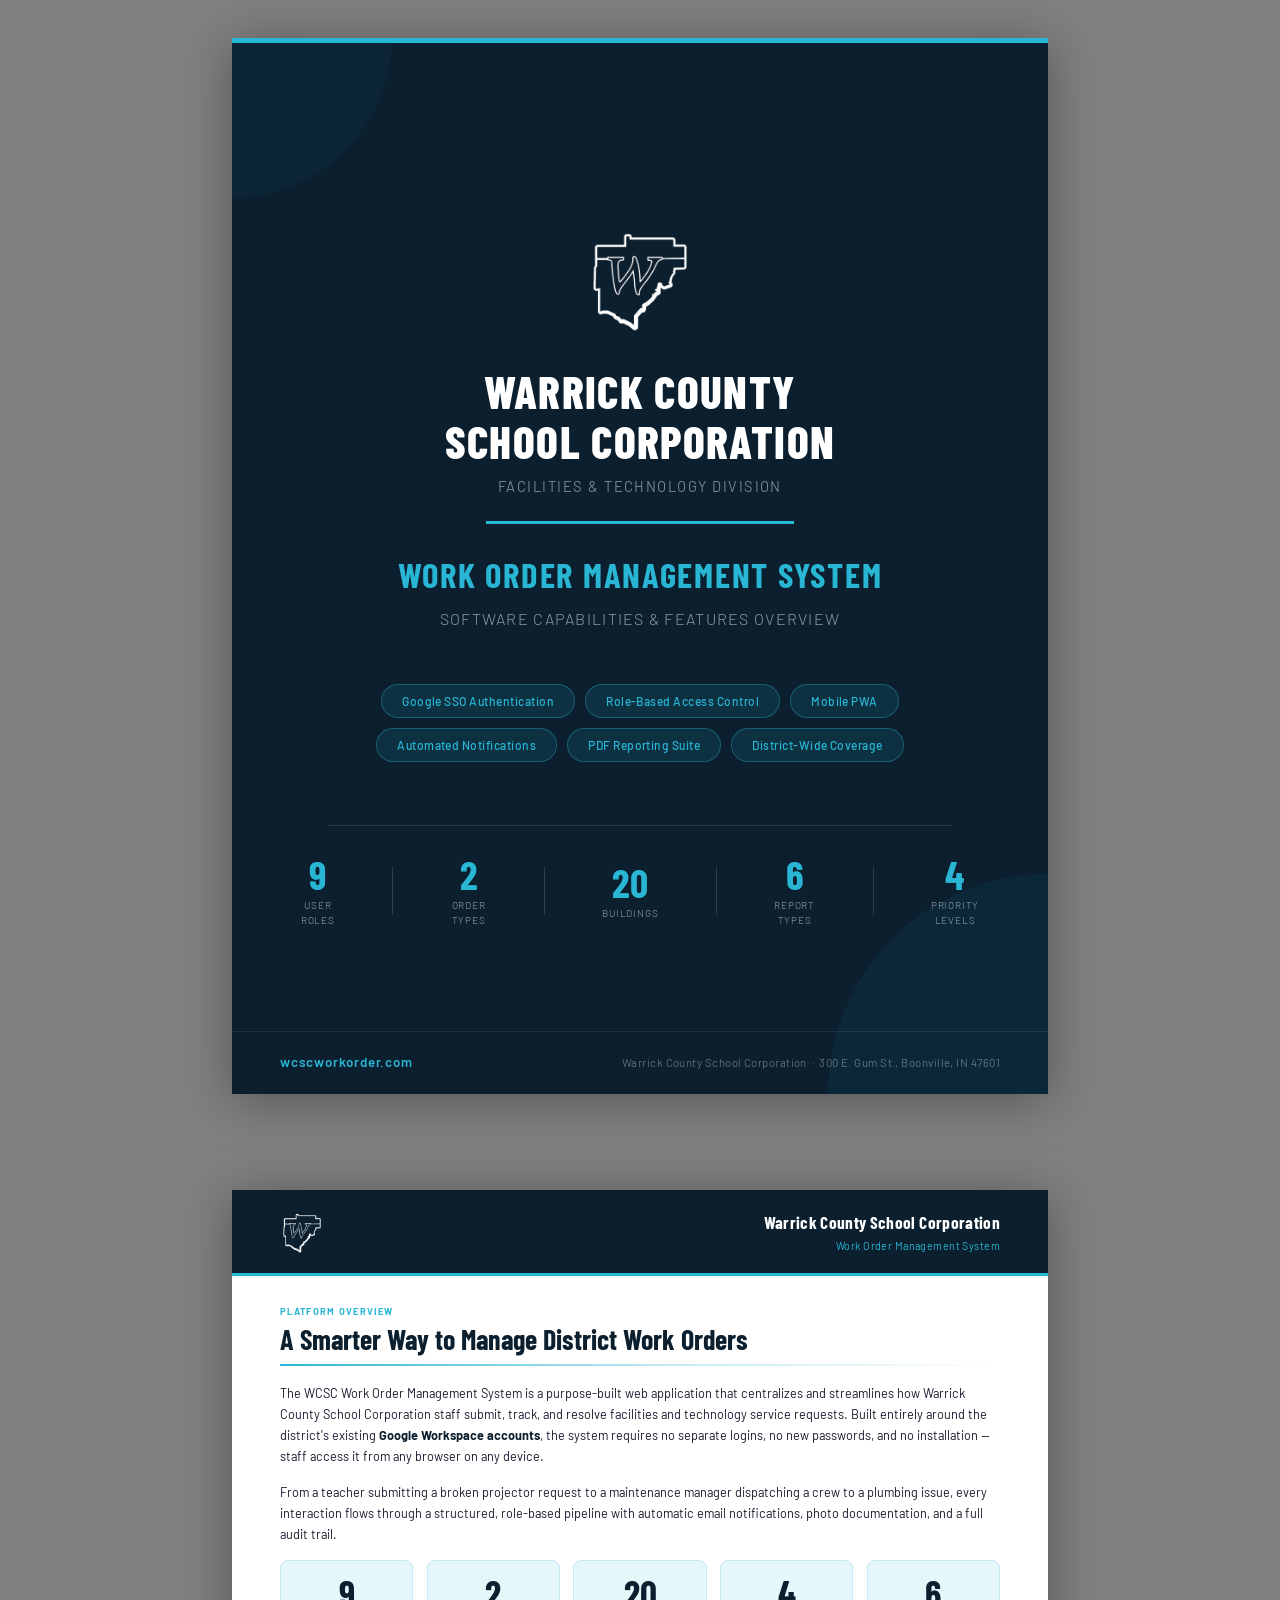
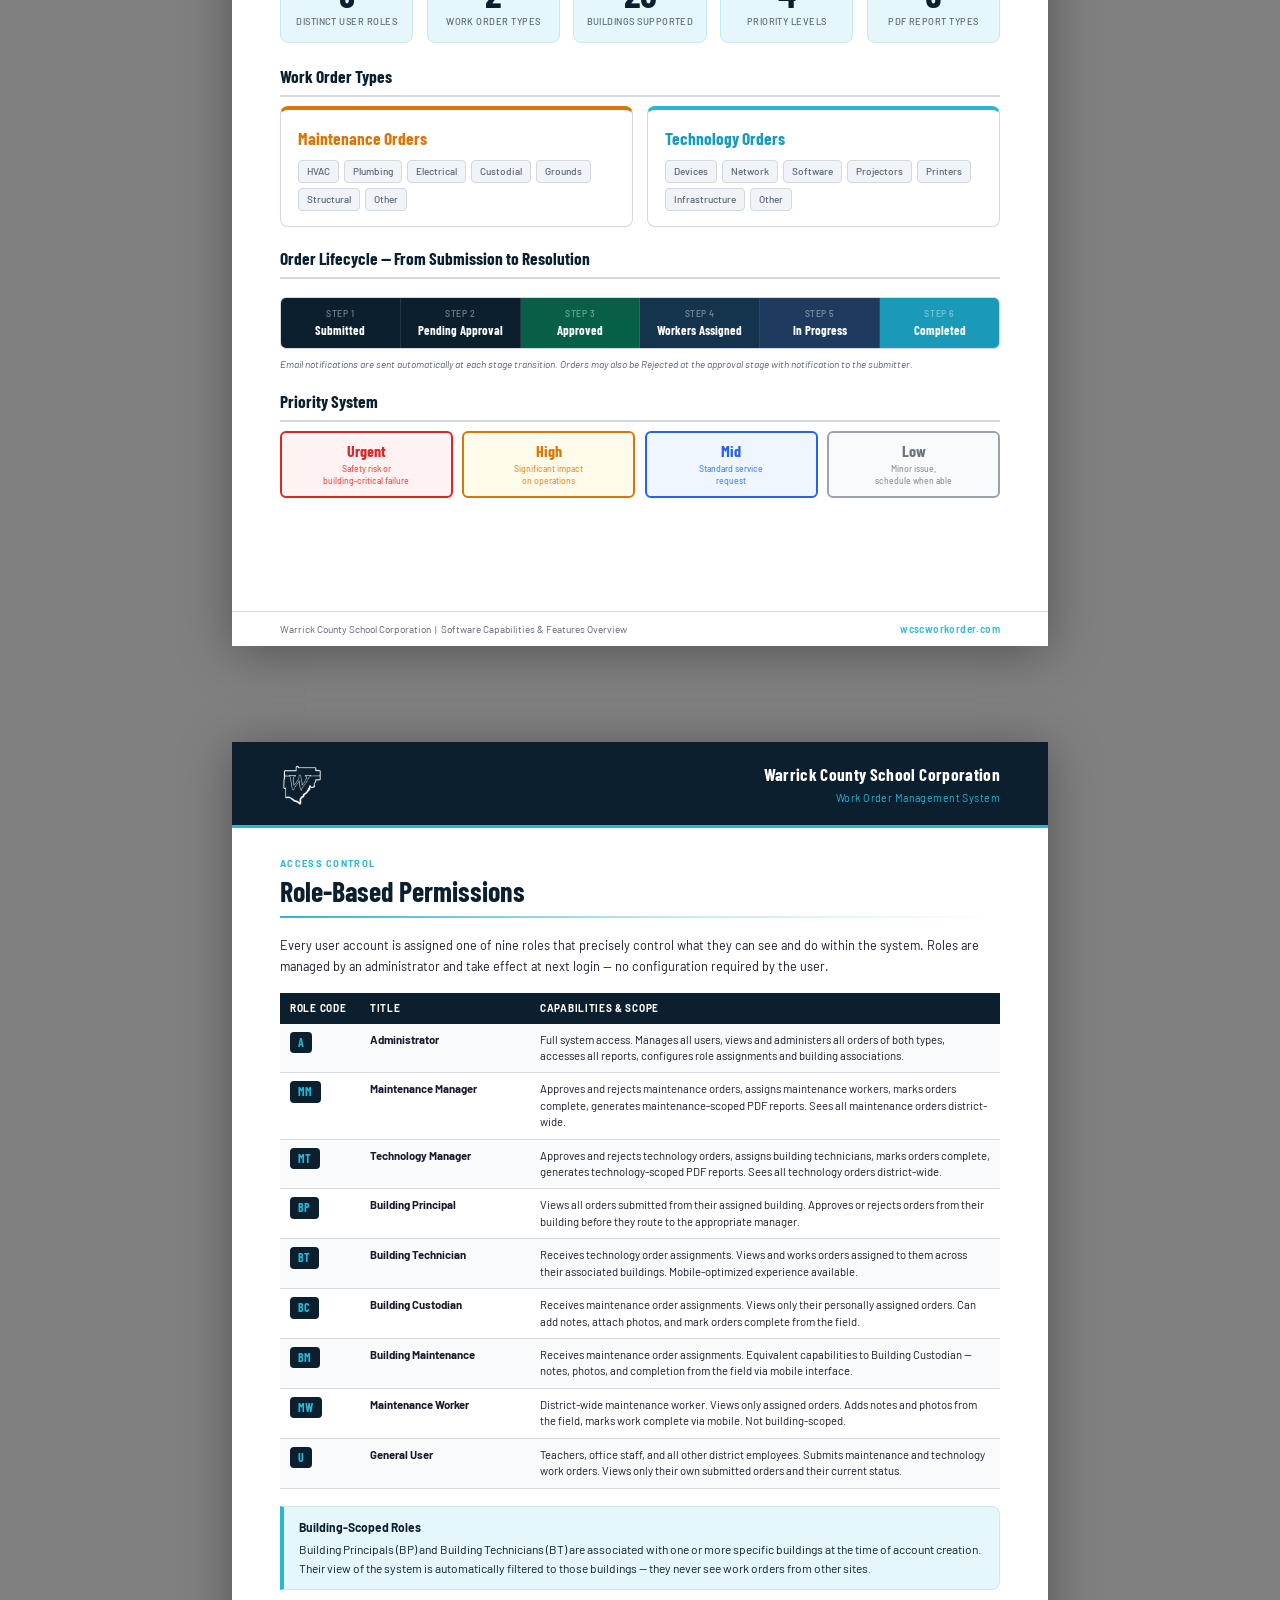
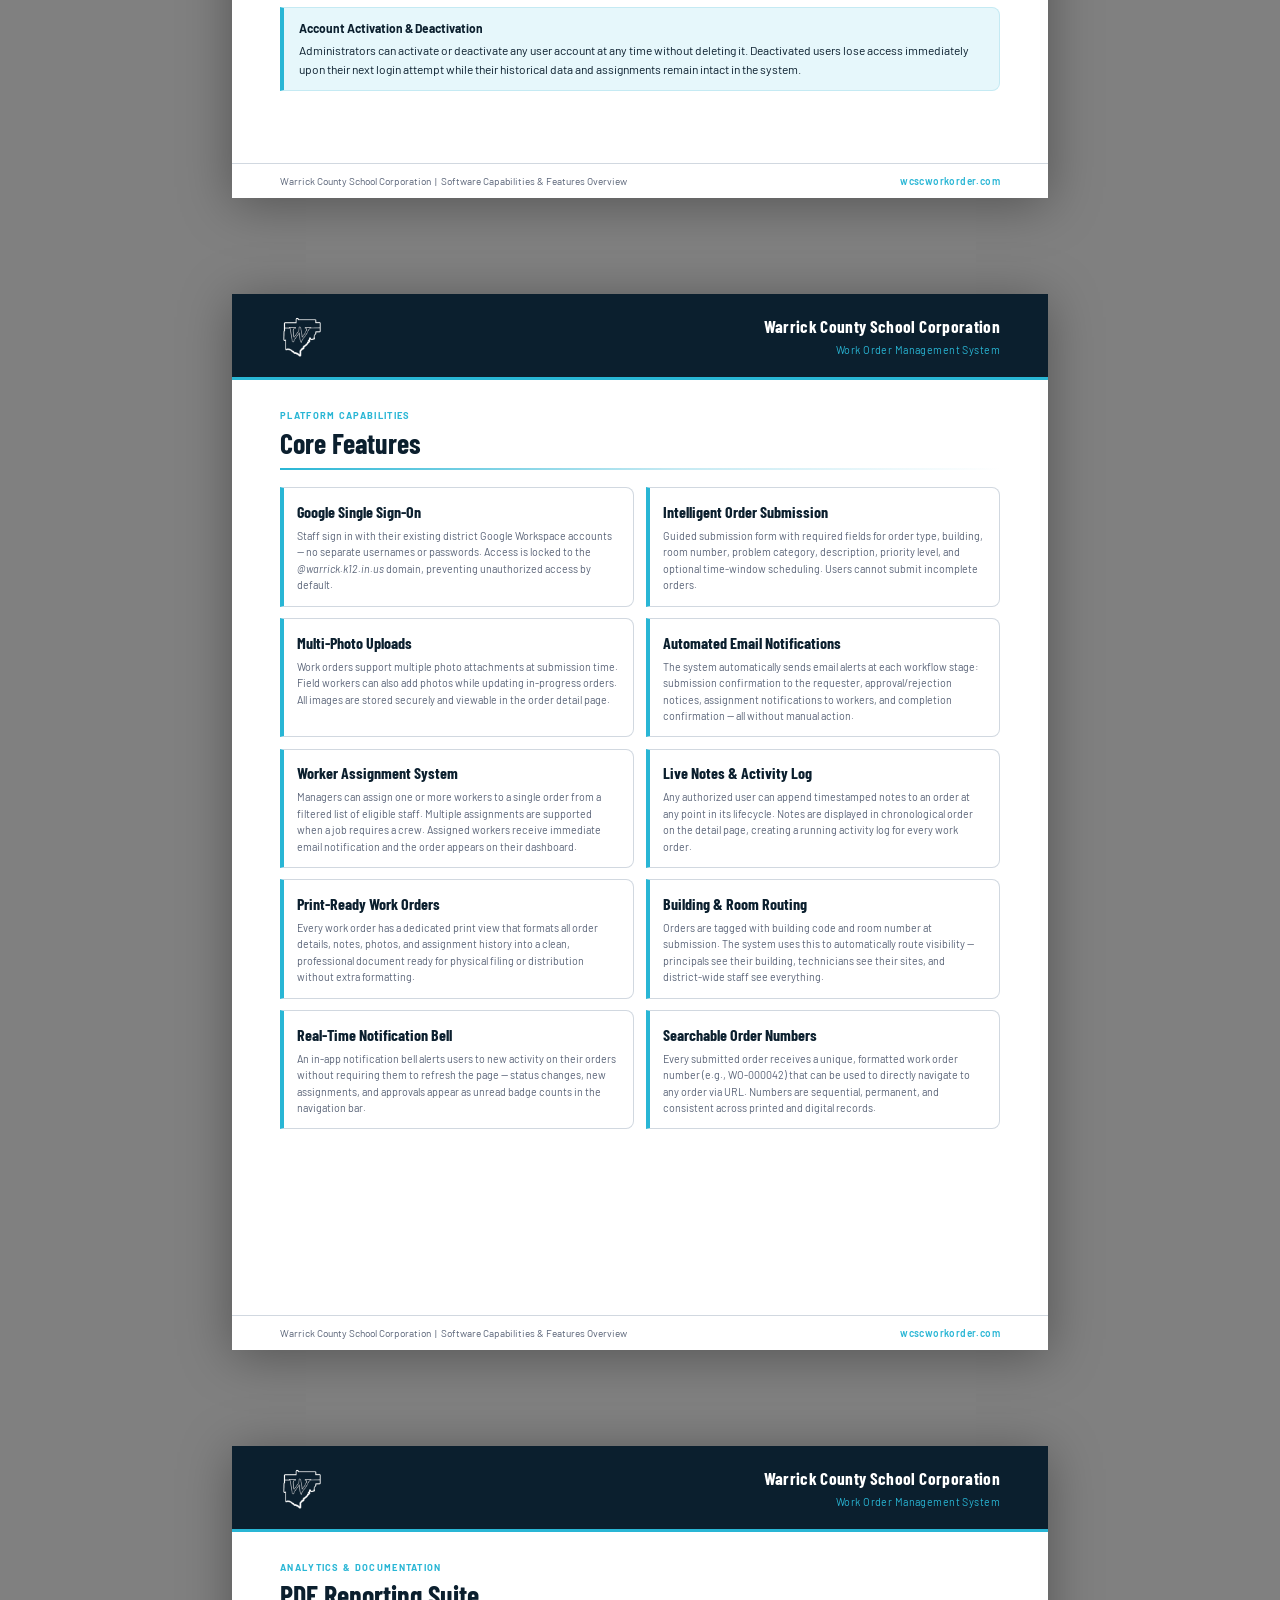
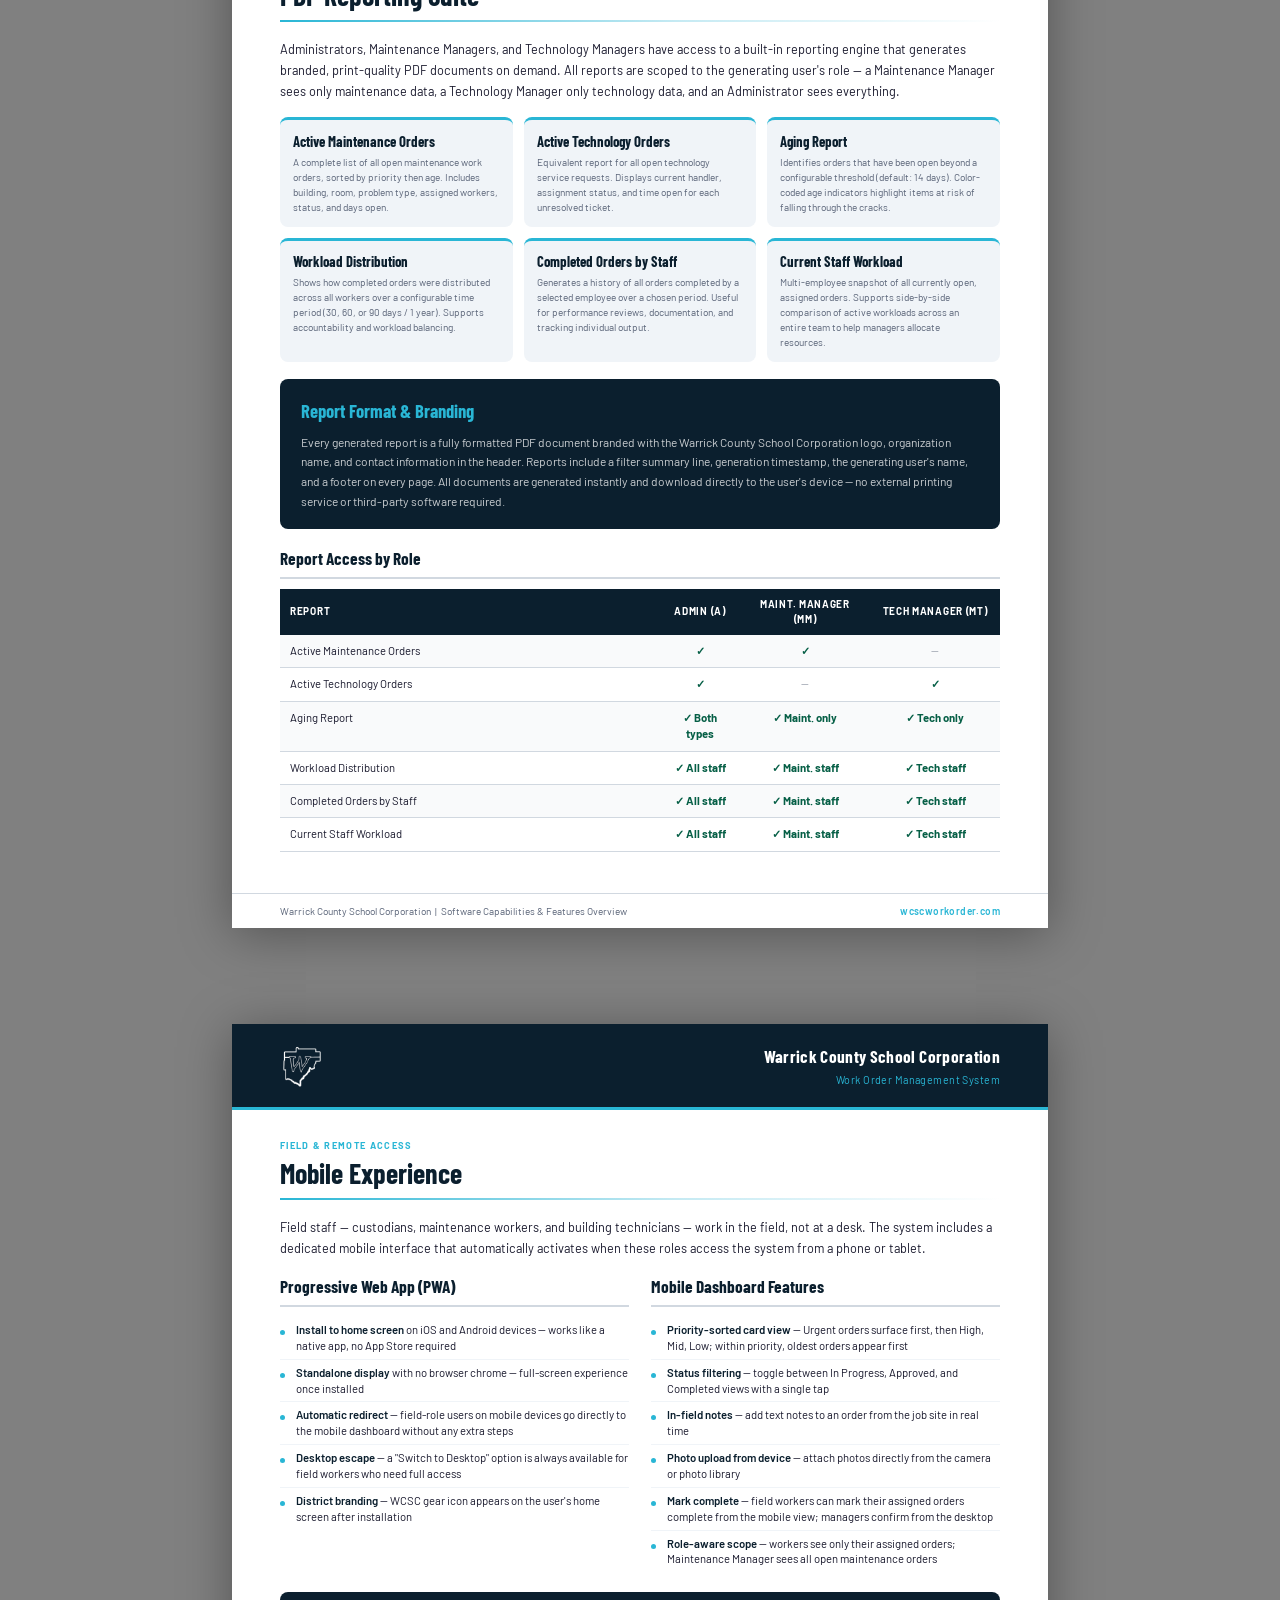
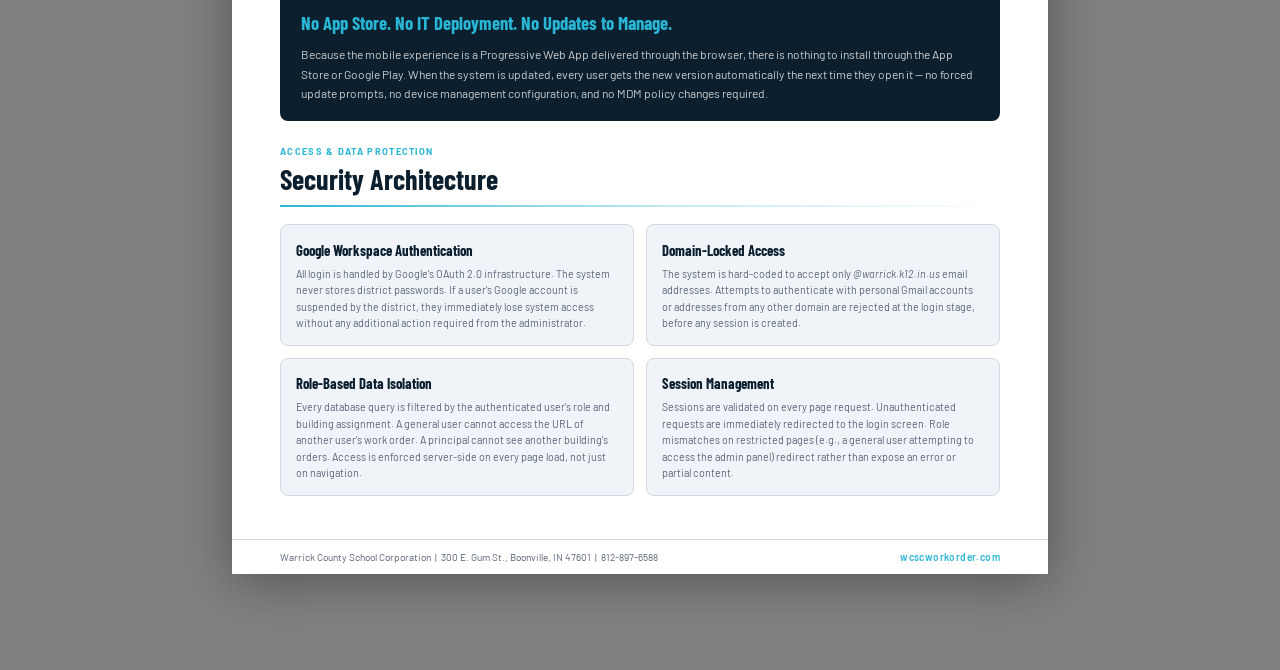
==== capabilities_overview.html @ 93c8ec0a "added star to mobile, fixed image thumbnail order bug, added icon to mobile topbar" ====
<!DOCTYPE html>
<html lang="en">
<head>
<meta charset="UTF-8">
<title>WCSC Work Order System — Capabilities &amp; Features Overview</title>
<link href="https://fonts.googleapis.com/css2?family=Barlow:wght@300;400;500;600;700&family=Barlow+Condensed:wght@500;600;700;800&display=swap" rel="stylesheet">
<style>
*,*::before,*::after{box-sizing:border-box;margin:0;padding:0}

:root{
  --navy:#0B1F2E;
  --navy-mid:#14334d;
  --cyan:#29b6d5;
  --cyan-dark:#1a9ab8;
  --cyan-light:#e6f7fb;
  --cyan-muted:#c5eaf3;
  --gray-bg:#f0f4f8;
  --gray-border:#d1d8e0;
  --text:#1a1a2e;
  --text-muted:#5a6478;
}

body{
  font-family:'Barlow',sans-serif;
  color:var(--text);
  -webkit-print-color-adjust:exact;
  print-color-adjust:exact;
  line-height:1.5;
}

@media screen{body{background:#808080}}

@page{size:letter portrait;margin:0}

@media print{
  body{background:#fff;margin:0;padding:0}
  .page{
    width:100%;
    height:11in;
    min-height:unset;
    max-height:11in;
    margin:0;
    box-shadow:none;
    overflow:hidden;
    page-break-after:always;
    break-after:page;
  }
  .page:last-child{page-break-after:auto;break-after:auto}
  .cover{min-height:unset;height:11in}
}

.page{
  width:8.5in;
  min-height:11in;
  background:#fff;
  margin:0.4in auto 1in;
  box-shadow:0 6px 48px rgba(0,0,0,0.35);
  display:flex;
  flex-direction:column;
  position:relative;
  overflow:hidden;
}


/* ══════════════════════════════════════════
   COVER PAGE
══════════════════════════════════════════ */
.cover{
  background:var(--navy);
  min-height:11in;
  display:flex;
  flex-direction:column;
  align-items:center;
  justify-content:center;
  position:relative;
  padding:1in 1in 0.8in;
  text-align:center;
}

.cover-top-stripe{
  position:absolute;
  top:0;left:0;right:0;
  height:5px;
  background:var(--cyan);
}

.cover-logo{
  width:110px;
  height:auto;
  margin-bottom:0.35in;
  display:block;
}

.cover-org{
  font-family:'Barlow Condensed',sans-serif;
  font-size:34pt;
  font-weight:800;
  color:#fff;
  letter-spacing:0.03em;
  text-transform:uppercase;
  line-height:1.1;
  margin-bottom:0.08in;
}

.cover-division{
  font-size:11pt;
  font-weight:400;
  color:rgba(255,255,255,0.45);
  letter-spacing:0.1em;
  text-transform:uppercase;
  margin-bottom:0.25in;
}

.cover-rule{
  width:3.2in;
  height:3px;
  background:var(--cyan);
  margin:0 auto 0.25in;
}

.cover-product{
  font-family:'Barlow Condensed',sans-serif;
  font-size:26pt;
  font-weight:700;
  color:var(--cyan);
  text-transform:uppercase;
  letter-spacing:0.05em;
  margin-bottom:0.08in;
}

.cover-subtitle{
  font-size:12pt;
  font-weight:300;
  color:rgba(255,255,255,0.55);
  letter-spacing:0.08em;
  text-transform:uppercase;
  margin-bottom:0.55in;
}

.cover-pills{
  display:flex;
  flex-wrap:wrap;
  gap:10px;
  justify-content:center;
  margin-bottom:0.65in;
}

.cover-pill{
  background:rgba(41,182,213,0.12);
  border:1px solid rgba(41,182,213,0.35);
  border-radius:30px;
  padding:7px 20px;
  font-size:9pt;
  color:var(--cyan);
  font-weight:500;
  letter-spacing:0.04em;
}

.cover-divider{
  width:100%;
  height:1px;
  background:rgba(255,255,255,0.1);
  margin-bottom:0.3in;
}

.cover-footer-grid{
  display:flex;
  gap:0.6in;
  justify-content:center;
  align-items:center;
}

.cover-stat{
  text-align:center;
}

.cover-stat-val{
  font-family:'Barlow Condensed',sans-serif;
  font-size:30pt;
  font-weight:700;
  color:var(--cyan);
  line-height:1;
}

.cover-stat-lbl{
  font-size:7.5pt;
  color:rgba(255,255,255,0.45);
  text-transform:uppercase;
  letter-spacing:0.08em;
  margin-top:4px;
}

.cover-stat-sep{
  width:1px;
  height:0.5in;
  background:rgba(255,255,255,0.15);
}

.cover-bottom{
  position:absolute;
  bottom:0;left:0;right:0;
  padding:0.22in 0.5in;
  display:flex;
  align-items:center;
  justify-content:space-between;
  border-top:1px solid rgba(255,255,255,0.08);
}

.cover-website{
  font-size:10pt;
  color:var(--cyan);
  font-weight:600;
  letter-spacing:0.06em;
}

.cover-date{
  font-size:8.5pt;
  color:rgba(255,255,255,0.35);
  letter-spacing:0.04em;
}

.cover-corner-accent{
  position:absolute;
  bottom:0;right:0;
  width:220px;height:220px;
  border-top-left-radius:100%;
  background:rgba(41,182,213,0.06);
  pointer-events:none;
}

.cover-corner-accent2{
  position:absolute;
  top:0;left:0;
  width:160px;height:160px;
  border-bottom-right-radius:100%;
  background:rgba(41,182,213,0.04);
  pointer-events:none;
}


/* ══════════════════════════════════════════
   SHARED PAGE CHROME
══════════════════════════════════════════ */
.page-header{
  background:var(--navy);
  padding:0.2in 0.5in;
  display:flex;
  align-items:center;
  justify-content:space-between;
  flex-shrink:0;
}

.ph-logo{height:0.46in;width:auto}

.ph-right{text-align:right}

.ph-org{
  font-family:'Barlow Condensed',sans-serif;
  font-size:13pt;
  font-weight:700;
  color:#fff;
  letter-spacing:0.02em;
}

.ph-sub{
  font-size:8pt;
  color:var(--cyan);
  margin-top:2px;
  letter-spacing:0.04em;
}

.page-accent{
  height:3px;
  background:var(--cyan);
  flex-shrink:0;
}

.page-body{
  padding:0.3in 0.5in 0.25in;
  flex:1;
}

.page-footer{
  border-top:1px solid var(--gray-border);
  padding:0.1in 0.5in;
  display:flex;
  align-items:center;
  justify-content:space-between;
  flex-shrink:0;
}

.pf-text{font-size:7.5pt;color:var(--text-muted)}
.pf-website{font-size:7.5pt;color:var(--cyan);font-weight:600;letter-spacing:0.04em}


/* ══════════════════════════════════════════
   TYPOGRAPHY & LAYOUT COMPONENTS
══════════════════════════════════════════ */
.section-eyebrow{
  font-size:7pt;
  font-weight:700;
  letter-spacing:0.14em;
  text-transform:uppercase;
  color:var(--cyan);
  margin-bottom:5px;
}

.section-title{
  font-family:'Barlow Condensed',sans-serif;
  font-size:21pt;
  font-weight:700;
  color:var(--navy);
  line-height:1.1;
  margin-bottom:0.1in;
}

.section-rule{
  height:2px;
  background:linear-gradient(90deg,var(--cyan) 0%,var(--cyan-muted) 55%,transparent 100%);
  margin-bottom:0.18in;
}

.subsection-head{
  font-family:'Barlow Condensed',sans-serif;
  font-size:13pt;
  font-weight:700;
  color:var(--navy);
  margin:0.18in 0 0.1in;
  padding-bottom:5px;
  border-bottom:2px solid var(--gray-border);
}

.body-text{
  font-size:9.5pt;
  line-height:1.65;
  color:var(--text);
  margin-bottom:0.16in;
}

.body-text strong{color:var(--navy)}


/* ── STAT ROW ────────────────────────────── */
.stat-row{
  display:flex;
  gap:0.14in;
  margin-bottom:0.22in;
}

.stat-box{
  background:var(--cyan-light);
  border:1px solid var(--cyan-muted);
  border-radius:8px;
  padding:0.14in 0.1in;
  flex:1;
  text-align:center;
}

.stat-val{
  font-family:'Barlow Condensed',sans-serif;
  font-size:28pt;
  font-weight:700;
  color:var(--navy);
  line-height:1;
}

.stat-lbl{
  font-size:7pt;
  color:var(--text-muted);
  text-transform:uppercase;
  letter-spacing:0.05em;
  margin-top:4px;
  font-weight:500;
  line-height:1.3;
}


/* ── ORDER TYPES ─────────────────────────── */
.order-types{
  display:grid;
  grid-template-columns:1fr 1fr;
  gap:0.14in;
  margin-bottom:0.2in;
}

.order-type-card{
  border-radius:8px;
  padding:0.16in 0.18in;
  border:1px solid var(--gray-border);
}

.order-type-card.maint{border-top:4px solid #d97706}
.order-type-card.tech {border-top:4px solid var(--cyan)}

.otc-label{
  font-family:'Barlow Condensed',sans-serif;
  font-size:13pt;
  font-weight:700;
  margin-bottom:8px;
}

.otc-label.maint{color:#d97706}
.otc-label.tech {color:var(--cyan-dark)}

.otc-tags{display:flex;flex-wrap:wrap;gap:5px}

.tag{
  display:inline-block;
  background:var(--gray-bg);
  border:1px solid var(--gray-border);
  border-radius:4px;
  padding:3px 8px;
  font-size:7.5pt;
  color:var(--text-muted);
  font-weight:500;
}


/* ── WORKFLOW PIPELINE ───────────────────── */
.workflow{
  display:flex;
  align-items:stretch;
  margin:0.18in 0 0.08in;
  border-radius:6px;
  overflow:hidden;
  border:1px solid var(--gray-border);
}

.wf-step{
  flex:1;
  padding:0.1in 0.06in;
  text-align:center;
  background:var(--navy);
  position:relative;
  border-right:1px solid rgba(255,255,255,0.1);
}

.wf-step:last-child{border-right:none}

.wf-step.approved{background:#065f46}
.wf-step.assigned{background:var(--navy-mid)}
.wf-step.inprogress{background:#1e3a5f}
.wf-step.completed{background:var(--cyan-dark)}
.wf-step.rejected{background:#7f1d1d}

.wf-num{
  font-size:6.5pt;
  color:rgba(255,255,255,0.4);
  font-weight:600;
  text-transform:uppercase;
  letter-spacing:0.06em;
}

.wf-label{
  font-family:'Barlow Condensed',sans-serif;
  font-size:9.5pt;
  font-weight:700;
  color:#fff;
  line-height:1.2;
  margin-top:3px;
}

.wf-arrow{
  font-size:9pt;
  color:rgba(255,255,255,0.3);
  position:absolute;
  right:-1px;top:50%;
  transform:translateY(-50%);
  z-index:1;
}

.workflow-note{
  font-size:7.5pt;
  color:var(--text-muted);
  margin-bottom:0.18in;
  font-style:italic;
}


/* ── PRIORITY BADGES ─────────────────────── */
.priority-row{
  display:flex;
  gap:0.1in;
  margin:0.1in 0 0.2in;
}

.pb{
  flex:1;
  text-align:center;
  padding:10px 6px;
  border-radius:6px;
}

.pb.urgent{background:#fef2f2;border:2px solid #dc2626;color:#dc2626}
.pb.high  {background:#fffbeb;border:2px solid #d97706;color:#d97706}
.pb.mid   {background:#eff6ff;border:2px solid #2563eb;color:#2563eb}
.pb.low   {background:#f9fafb;border:2px solid #9ca3af;color:#6b7280}

.pb-name{
  font-family:'Barlow Condensed',sans-serif;
  font-size:12pt;
  font-weight:700;
  line-height:1;
}

.pb-desc{
  font-size:6.5pt;
  margin-top:4px;
  opacity:0.75;
  font-weight:500;
  line-height:1.3;
}


/* ── ROLES TABLE ─────────────────────────── */
table.rt{
  width:100%;
  border-collapse:collapse;
  font-size:8.5pt;
  margin-bottom:0.18in;
}

.rt thead th{
  background:var(--navy);
  color:#fff;
  padding:8px 10px;
  text-align:left;
  font-size:7.5pt;
  font-weight:700;
  text-transform:uppercase;
  letter-spacing:0.07em;
}

.rt tbody td{
  padding:8px 10px;
  border-bottom:1px solid var(--gray-border);
  vertical-align:top;
  line-height:1.45;
}

.rt tbody tr:nth-child(odd) td{background:#f9fafb}
.rt tbody tr:nth-child(even) td{background:#fff}

.role-badge{
  display:inline-block;
  background:var(--navy);
  color:var(--cyan);
  font-family:'Barlow Condensed',sans-serif;
  font-size:9pt;
  font-weight:700;
  padding:2px 8px;
  border-radius:4px;
  letter-spacing:0.04em;
  white-space:nowrap;
}


/* ── FEATURE GRID ────────────────────────── */
.feature-grid{
  display:grid;
  grid-template-columns:1fr 1fr;
  gap:0.12in;
  margin-bottom:0.2in;
}

.fc{
  border:1px solid var(--gray-border);
  border-left:4px solid var(--cyan);
  border-radius:0 8px 8px 0;
  padding:0.12in 0.14in;
  background:#fff;
}

.fc-title{
  font-family:'Barlow Condensed',sans-serif;
  font-size:12pt;
  font-weight:700;
  color:var(--navy);
  margin-bottom:4px;
}

.fc-body{
  font-size:8pt;
  color:var(--text-muted);
  line-height:1.55;
}


/* ── REPORT CARDS ────────────────────────── */
.report-grid{
  display:grid;
  grid-template-columns:1fr 1fr 1fr;
  gap:0.11in;
  margin-bottom:0.18in;
}

.rc{
  background:var(--gray-bg);
  border-radius:8px;
  padding:0.13in 0.14in;
  border-top:3px solid var(--cyan);
}

.rc-title{
  font-family:'Barlow Condensed',sans-serif;
  font-size:11pt;
  font-weight:700;
  color:var(--navy);
  margin-bottom:4px;
  line-height:1.2;
}

.rc-body{
  font-size:7.5pt;
  color:var(--text-muted);
  line-height:1.5;
}


/* ── HIGHLIGHT NAVY BOX ──────────────────── */
.navy-box{
  background:var(--navy);
  border-radius:8px;
  padding:0.18in 0.22in;
  margin-bottom:0.18in;
}

.navy-box-title{
  font-family:'Barlow Condensed',sans-serif;
  font-size:14pt;
  font-weight:700;
  color:var(--cyan);
  margin-bottom:8px;
}

.navy-box-body{
  font-size:9pt;
  color:rgba(255,255,255,0.78);
  line-height:1.65;
}


/* ── MOBILE GRID ─────────────────────────── */
.mobile-grid{
  display:grid;
  grid-template-columns:1fr 1fr;
  gap:0.2in;
  margin-bottom:0.2in;
}

.mobile-col{}

/* ── SECURITY GRID ───────────────────────── */
.security-grid{
  display:grid;
  grid-template-columns:1fr 1fr;
  gap:0.12in;
  margin-bottom:0.2in;
}

.sec-card{
  border:1px solid var(--gray-border);
  border-radius:8px;
  padding:0.14in 0.16in;
  background:var(--gray-bg);
}

.sec-card-title{
  font-family:'Barlow Condensed',sans-serif;
  font-size:11pt;
  font-weight:700;
  color:var(--navy);
  margin-bottom:5px;
}

.sec-card-body{
  font-size:8pt;
  color:var(--text-muted);
  line-height:1.55;
}


/* ── BULLET LIST ─────────────────────────── */
.blist{list-style:none;padding:0;margin:0}

.blist li{
  padding:5px 0 5px 16px;
  font-size:8.5pt;
  color:var(--text);
  border-bottom:1px solid #f0f4f8;
  position:relative;
  line-height:1.4;
}

.blist li:last-child{border-bottom:none}

.blist li::before{
  content:'';
  position:absolute;
  left:0;top:13px;
  width:5px;height:5px;
  background:var(--cyan);
  border-radius:50%;
}

.blist li strong{color:var(--navy);font-weight:600}


/* ── TWO-COL LAYOUT ──────────────────────── */
.two-col{display:grid;grid-template-columns:1fr 1fr;gap:0.22in}

/* ── CALLOUT STRIP ───────────────────────── */
.callout{
  background:var(--cyan-light);
  border:1px solid var(--cyan-muted);
  border-left:4px solid var(--cyan);
  border-radius:0 8px 8px 0;
  padding:0.12in 0.16in;
  margin-bottom:0.18in;
  font-size:9pt;
  color:var(--navy);
  line-height:1.55;
}

.callout strong{font-weight:700;display:block;margin-bottom:3px}

</style>
</head>
<body>


<!-- ╔══════════════════════════════════════════╗ -->
<!-- ║           PAGE 1 — COVER                ║ -->
<!-- ╚══════════════════════════════════════════╝ -->
<div class="page">
  <div class="cover">
    <div class="cover-top-stripe"></div>
    <div class="cover-corner-accent"></div>
    <div class="cover-corner-accent2"></div>

    <img src="images/logo.png" class="cover-logo" alt="Warrick County School Corporation Logo">

    <div class="cover-org">Warrick County<br>School Corporation</div>
    <div class="cover-division">Facilities &amp; Technology Division</div>

    <div class="cover-rule"></div>

    <div class="cover-product">Work Order Management System</div>
    <div class="cover-subtitle">Software Capabilities &amp; Features Overview</div>

    <div class="cover-pills">
      <span class="cover-pill">Google SSO Authentication</span>
      <span class="cover-pill">Role-Based Access Control</span>
      <span class="cover-pill">Mobile PWA</span>
      <span class="cover-pill">Automated Notifications</span>
      <span class="cover-pill">PDF Reporting Suite</span>
      <span class="cover-pill">District-Wide Coverage</span>
    </div>

    <div class="cover-divider"></div>

    <div class="cover-footer-grid">
      <div class="cover-stat">
        <div class="cover-stat-val">9</div>
        <div class="cover-stat-lbl">User Roles</div>
      </div>
      <div class="cover-stat-sep"></div>
      <div class="cover-stat">
        <div class="cover-stat-val">2</div>
        <div class="cover-stat-lbl">Order Types</div>
      </div>
      <div class="cover-stat-sep"></div>
      <div class="cover-stat">
        <div class="cover-stat-val">20</div>
        <div class="cover-stat-lbl">Buildings</div>
      </div>
      <div class="cover-stat-sep"></div>
      <div class="cover-stat">
        <div class="cover-stat-val">6</div>
        <div class="cover-stat-lbl">Report Types</div>
      </div>
      <div class="cover-stat-sep"></div>
      <div class="cover-stat">
        <div class="cover-stat-val">4</div>
        <div class="cover-stat-lbl">Priority Levels</div>
      </div>
    </div>

    <div class="cover-bottom">
      <div class="cover-website">wcscworkorder.com</div>
      <div class="cover-date">Warrick County School Corporation &nbsp;·&nbsp; 300 E. Gum St., Boonville, IN 47601</div>
    </div>
  </div>
</div>


<!-- ╔══════════════════════════════════════════╗ -->
<!-- ║       PAGE 2 — OVERVIEW & WORKFLOW      ║ -->
<!-- ╚══════════════════════════════════════════╝ -->
<div class="page">
  <div class="page-header">
    <img src="images/logo.png" class="ph-logo" alt="WCSC Logo">
    <div class="ph-right">
      <div class="ph-org">Warrick County School Corporation</div>
      <div class="ph-sub">Work Order Management System</div>
    </div>
  </div>
  <div class="page-accent"></div>
  <div class="page-body">

    <div class="section-eyebrow">Platform Overview</div>
    <div class="section-title">A Smarter Way to Manage District Work Orders</div>
    <div class="section-rule"></div>

    <p class="body-text">
      The WCSC Work Order Management System is a purpose-built web application that centralizes and streamlines how Warrick County School Corporation staff submit, track, and resolve facilities and technology service requests. Built entirely around the district's existing <strong>Google Workspace accounts</strong>, the system requires no separate logins, no new passwords, and no installation — staff access it from any browser on any device.
    </p>
    <p class="body-text">
      From a teacher submitting a broken projector request to a maintenance manager dispatching a crew to a plumbing issue, every interaction flows through a structured, role-based pipeline with automatic email notifications, photo documentation, and a full audit trail.
    </p>

    <div class="stat-row">
      <div class="stat-box">
        <div class="stat-val">9</div>
        <div class="stat-lbl">Distinct User Roles</div>
      </div>
      <div class="stat-box">
        <div class="stat-val">2</div>
        <div class="stat-lbl">Work Order Types</div>
      </div>
      <div class="stat-box">
        <div class="stat-val">20</div>
        <div class="stat-lbl">Buildings Supported</div>
      </div>
      <div class="stat-box">
        <div class="stat-val">4</div>
        <div class="stat-lbl">Priority Levels</div>
      </div>
      <div class="stat-box">
        <div class="stat-val">6</div>
        <div class="stat-lbl">PDF Report Types</div>
      </div>
    </div>

    <!-- Order Types -->
    <div class="subsection-head">Work Order Types</div>
    <div class="order-types">
      <div class="order-type-card maint">
        <div class="otc-label maint">Maintenance Orders</div>
        <div class="otc-tags">
          <span class="tag">HVAC</span>
          <span class="tag">Plumbing</span>
          <span class="tag">Electrical</span>
          <span class="tag">Custodial</span>
          <span class="tag">Grounds</span>
          <span class="tag">Structural</span>
          <span class="tag">Other</span>
        </div>
      </div>
      <div class="order-type-card tech">
        <div class="otc-label tech">Technology Orders</div>
        <div class="otc-tags">
          <span class="tag">Devices</span>
          <span class="tag">Network</span>
          <span class="tag">Software</span>
          <span class="tag">Projectors</span>
          <span class="tag">Printers</span>
          <span class="tag">Infrastructure</span>
          <span class="tag">Other</span>
        </div>
      </div>
    </div>

    <!-- Workflow -->
    <div class="subsection-head">Order Lifecycle — From Submission to Resolution</div>
    <div class="workflow">
      <div class="wf-step">
        <div class="wf-num">Step 1</div>
        <div class="wf-label">Submitted</div>
      </div>
      <div class="wf-step">
        <div class="wf-num">Step 2</div>
        <div class="wf-label">Pending Approval</div>
      </div>
      <div class="wf-step approved">
        <div class="wf-num">Step 3</div>
        <div class="wf-label">Approved</div>
      </div>
      <div class="wf-step assigned">
        <div class="wf-num">Step 4</div>
        <div class="wf-label">Workers Assigned</div>
      </div>
      <div class="wf-step inprogress">
        <div class="wf-num">Step 5</div>
        <div class="wf-label">In Progress</div>
      </div>
      <div class="wf-step completed">
        <div class="wf-num">Step 6</div>
        <div class="wf-label">Completed</div>
      </div>
    </div>
    <div class="workflow-note">Email notifications are sent automatically at each stage transition. Orders may also be Rejected at the approval stage with notification to the submitter.</div>

    <!-- Priority System -->
    <div class="subsection-head">Priority System</div>
    <div class="priority-row">
      <div class="pb urgent">
        <div class="pb-name">Urgent</div>
        <div class="pb-desc">Safety risk or<br>building-critical failure</div>
      </div>
      <div class="pb high">
        <div class="pb-name">High</div>
        <div class="pb-desc">Significant impact<br>on operations</div>
      </div>
      <div class="pb mid">
        <div class="pb-name">Mid</div>
        <div class="pb-desc">Standard service<br>request</div>
      </div>
      <div class="pb low">
        <div class="pb-name">Low</div>
        <div class="pb-desc">Minor issue,<br>schedule when able</div>
      </div>
    </div>

  </div>
  <div class="page-footer">
    <div class="pf-text">Warrick County School Corporation &nbsp;|&nbsp; Software Capabilities &amp; Features Overview</div>
    <div class="pf-website">wcscworkorder.com</div>
  </div>
</div>


<!-- ╔══════════════════════════════════════════╗ -->
<!-- ║        PAGE 3 — ROLES & PERMISSIONS     ║ -->
<!-- ╚══════════════════════════════════════════╝ -->
<div class="page">
  <div class="page-header">
    <img src="images/logo.png" class="ph-logo" alt="WCSC Logo">
    <div class="ph-right">
      <div class="ph-org">Warrick County School Corporation</div>
      <div class="ph-sub">Work Order Management System</div>
    </div>
  </div>
  <div class="page-accent"></div>
  <div class="page-body">

    <div class="section-eyebrow">Access Control</div>
    <div class="section-title">Role-Based Permissions</div>
    <div class="section-rule"></div>

    <p class="body-text">
      Every user account is assigned one of nine roles that precisely control what they can see and do within the system. Roles are managed by an administrator and take effect at next login — no configuration required by the user.
    </p>

    <table class="rt">
      <thead>
        <tr>
          <th style="width:80px">Role Code</th>
          <th style="width:170px">Title</th>
          <th>Capabilities &amp; Scope</th>
        </tr>
      </thead>
      <tbody>
        <tr>
          <td><span class="role-badge">A</span></td>
          <td><strong>Administrator</strong></td>
          <td>Full system access. Manages all users, views and administers all orders of both types, accesses all reports, configures role assignments and building associations.</td>
        </tr>
        <tr>
          <td><span class="role-badge">MM</span></td>
          <td><strong>Maintenance Manager</strong></td>
          <td>Approves and rejects maintenance orders, assigns maintenance workers, marks orders complete, generates maintenance-scoped PDF reports. Sees all maintenance orders district-wide.</td>
        </tr>
        <tr>
          <td><span class="role-badge">MT</span></td>
          <td><strong>Technology Manager</strong></td>
          <td>Approves and rejects technology orders, assigns building technicians, marks orders complete, generates technology-scoped PDF reports. Sees all technology orders district-wide.</td>
        </tr>
        <tr>
          <td><span class="role-badge">BP</span></td>
          <td><strong>Building Principal</strong></td>
          <td>Views all orders submitted from their assigned building. Approves or rejects orders from their building before they route to the appropriate manager.</td>
        </tr>
        <tr>
          <td><span class="role-badge">BT</span></td>
          <td><strong>Building Technician</strong></td>
          <td>Receives technology order assignments. Views and works orders assigned to them across their associated buildings. Mobile-optimized experience available.</td>
        </tr>
        <tr>
          <td><span class="role-badge">BC</span></td>
          <td><strong>Building Custodian</strong></td>
          <td>Receives maintenance order assignments. Views only their personally assigned orders. Can add notes, attach photos, and mark orders complete from the field.</td>
        </tr>
        <tr>
          <td><span class="role-badge">BM</span></td>
          <td><strong>Building Maintenance</strong></td>
          <td>Receives maintenance order assignments. Equivalent capabilities to Building Custodian — notes, photos, and completion from the field via mobile interface.</td>
        </tr>
        <tr>
          <td><span class="role-badge">MW</span></td>
          <td><strong>Maintenance Worker</strong></td>
          <td>District-wide maintenance worker. Views only assigned orders. Adds notes and photos from the field, marks work complete via mobile. Not building-scoped.</td>
        </tr>
        <tr>
          <td><span class="role-badge">U</span></td>
          <td><strong>General User</strong></td>
          <td>Teachers, office staff, and all other district employees. Submits maintenance and technology work orders. Views only their own submitted orders and their current status.</td>
        </tr>
      </tbody>
    </table>

    <div class="callout">
      <strong>Building-Scoped Roles</strong>
      Building Principals (BP) and Building Technicians (BT) are associated with one or more specific buildings at the time of account creation. Their view of the system is automatically filtered to those buildings — they never see work orders from other sites.
    </div>

    <div class="callout">
      <strong>Account Activation &amp; Deactivation</strong>
      Administrators can activate or deactivate any user account at any time without deleting it. Deactivated users lose access immediately upon their next login attempt while their historical data and assignments remain intact in the system.
    </div>

  </div>
  <div class="page-footer">
    <div class="pf-text">Warrick County School Corporation &nbsp;|&nbsp; Software Capabilities &amp; Features Overview</div>
    <div class="pf-website">wcscworkorder.com</div>
  </div>
</div>


<!-- ╔══════════════════════════════════════════╗ -->
<!-- ║         PAGE 4 — CORE FEATURES          ║ -->
<!-- ╚══════════════════════════════════════════╝ -->
<div class="page">
  <div class="page-header">
    <img src="images/logo.png" class="ph-logo" alt="WCSC Logo">
    <div class="ph-right">
      <div class="ph-org">Warrick County School Corporation</div>
      <div class="ph-sub">Work Order Management System</div>
    </div>
  </div>
  <div class="page-accent"></div>
  <div class="page-body">

    <div class="section-eyebrow">Platform Capabilities</div>
    <div class="section-title">Core Features</div>
    <div class="section-rule"></div>

    <div class="feature-grid">

      <div class="fc">
        <div class="fc-title">Google Single Sign-On</div>
        <div class="fc-body">Staff sign in with their existing district Google Workspace accounts — no separate usernames or passwords. Access is locked to the <em>@warrick.k12.in.us</em> domain, preventing unauthorized access by default.</div>
      </div>

      <div class="fc">
        <div class="fc-title">Intelligent Order Submission</div>
        <div class="fc-body">Guided submission form with required fields for order type, building, room number, problem category, description, priority level, and optional time-window scheduling. Users cannot submit incomplete orders.</div>
      </div>

      <div class="fc">
        <div class="fc-title">Multi-Photo Uploads</div>
        <div class="fc-body">Work orders support multiple photo attachments at submission time. Field workers can also add photos while updating in-progress orders. All images are stored securely and viewable in the order detail page.</div>
      </div>

      <div class="fc">
        <div class="fc-title">Automated Email Notifications</div>
        <div class="fc-body">The system automatically sends email alerts at each workflow stage: submission confirmation to the requester, approval/rejection notices, assignment notifications to workers, and completion confirmation — all without manual action.</div>
      </div>

      <div class="fc">
        <div class="fc-title">Worker Assignment System</div>
        <div class="fc-body">Managers can assign one or more workers to a single order from a filtered list of eligible staff. Multiple assignments are supported when a job requires a crew. Assigned workers receive immediate email notification and the order appears on their dashboard.</div>
      </div>

      <div class="fc">
        <div class="fc-title">Live Notes &amp; Activity Log</div>
        <div class="fc-body">Any authorized user can append timestamped notes to an order at any point in its lifecycle. Notes are displayed in chronological order on the detail page, creating a running activity log for every work order.</div>
      </div>

      <div class="fc">
        <div class="fc-title">Print-Ready Work Orders</div>
        <div class="fc-body">Every work order has a dedicated print view that formats all order details, notes, photos, and assignment history into a clean, professional document ready for physical filing or distribution without extra formatting.</div>
      </div>

      <div class="fc">
        <div class="fc-title">Building &amp; Room Routing</div>
        <div class="fc-body">Orders are tagged with building code and room number at submission. The system uses this to automatically route visibility — principals see their building, technicians see their sites, and district-wide staff see everything.</div>
      </div>

      <div class="fc">
        <div class="fc-title">Real-Time Notification Bell</div>
        <div class="fc-body">An in-app notification bell alerts users to new activity on their orders without requiring them to refresh the page — status changes, new assignments, and approvals appear as unread badge counts in the navigation bar.</div>
      </div>

      <div class="fc">
        <div class="fc-title">Searchable Order Numbers</div>
        <div class="fc-body">Every submitted order receives a unique, formatted work order number (e.g., WO-000042) that can be used to directly navigate to any order via URL. Numbers are sequential, permanent, and consistent across printed and digital records.</div>
      </div>

    </div>

  </div>
  <div class="page-footer">
    <div class="pf-text">Warrick County School Corporation &nbsp;|&nbsp; Software Capabilities &amp; Features Overview</div>
    <div class="pf-website">wcscworkorder.com</div>
  </div>
</div>


<!-- ╔══════════════════════════════════════════╗ -->
<!-- ║         PAGE 5 — REPORTING SUITE        ║ -->
<!-- ╚══════════════════════════════════════════╝ -->
<div class="page">
  <div class="page-header">
    <img src="images/logo.png" class="ph-logo" alt="WCSC Logo">
    <div class="ph-right">
      <div class="ph-org">Warrick County School Corporation</div>
      <div class="ph-sub">Work Order Management System</div>
    </div>
  </div>
  <div class="page-accent"></div>
  <div class="page-body">

    <div class="section-eyebrow">Analytics &amp; Documentation</div>
    <div class="section-title">PDF Reporting Suite</div>
    <div class="section-rule"></div>

    <p class="body-text">
      Administrators, Maintenance Managers, and Technology Managers have access to a built-in reporting engine that generates branded, print-quality PDF documents on demand. All reports are scoped to the generating user's role — a Maintenance Manager sees only maintenance data, a Technology Manager only technology data, and an Administrator sees everything.
    </p>

    <div class="report-grid">
      <div class="rc">
        <div class="rc-title">Active Maintenance Orders</div>
        <div class="rc-body">A complete list of all open maintenance work orders, sorted by priority then age. Includes building, room, problem type, assigned workers, status, and days open.</div>
      </div>
      <div class="rc">
        <div class="rc-title">Active Technology Orders</div>
        <div class="rc-body">Equivalent report for all open technology service requests. Displays current handler, assignment status, and time open for each unresolved ticket.</div>
      </div>
      <div class="rc">
        <div class="rc-title">Aging Report</div>
        <div class="rc-body">Identifies orders that have been open beyond a configurable threshold (default: 14 days). Color-coded age indicators highlight items at risk of falling through the cracks.</div>
      </div>
      <div class="rc">
        <div class="rc-title">Workload Distribution</div>
        <div class="rc-body">Shows how completed orders were distributed across all workers over a configurable time period (30, 60, or 90 days / 1 year). Supports accountability and workload balancing.</div>
      </div>
      <div class="rc">
        <div class="rc-title">Completed Orders by Staff</div>
        <div class="rc-body">Generates a history of all orders completed by a selected employee over a chosen period. Useful for performance reviews, documentation, and tracking individual output.</div>
      </div>
      <div class="rc">
        <div class="rc-title">Current Staff Workload</div>
        <div class="rc-body">Multi-employee snapshot of all currently open, assigned orders. Supports side-by-side comparison of active workloads across an entire team to help managers allocate resources.</div>
      </div>
    </div>

    <div class="navy-box">
      <div class="navy-box-title">Report Format &amp; Branding</div>
      <div class="navy-box-body">
        Every generated report is a fully formatted PDF document branded with the Warrick County School Corporation logo, organization name, and contact information in the header. Reports include a filter summary line, generation timestamp, the generating user's name, and a footer on every page. All documents are generated instantly and download directly to the user's device — no external printing service or third-party software required.
      </div>
    </div>

    <div class="subsection-head">Report Access by Role</div>
    <table class="rt">
      <thead>
        <tr>
          <th>Report</th>
          <th style="text-align:center;width:80px">Admin (A)</th>
          <th style="text-align:center;width:130px">Maint. Manager (MM)</th>
          <th style="text-align:center;width:130px">Tech Manager (MT)</th>
        </tr>
      </thead>
      <tbody>
        <tr>
          <td>Active Maintenance Orders</td>
          <td style="text-align:center;color:#065f46;font-weight:700">✓</td>
          <td style="text-align:center;color:#065f46;font-weight:700">✓</td>
          <td style="text-align:center;color:#9ca3af">—</td>
        </tr>
        <tr>
          <td>Active Technology Orders</td>
          <td style="text-align:center;color:#065f46;font-weight:700">✓</td>
          <td style="text-align:center;color:#9ca3af">—</td>
          <td style="text-align:center;color:#065f46;font-weight:700">✓</td>
        </tr>
        <tr>
          <td>Aging Report</td>
          <td style="text-align:center;color:#065f46;font-weight:700">✓ Both types</td>
          <td style="text-align:center;color:#065f46;font-weight:700">✓ Maint. only</td>
          <td style="text-align:center;color:#065f46;font-weight:700">✓ Tech only</td>
        </tr>
        <tr>
          <td>Workload Distribution</td>
          <td style="text-align:center;color:#065f46;font-weight:700">✓ All staff</td>
          <td style="text-align:center;color:#065f46;font-weight:700">✓ Maint. staff</td>
          <td style="text-align:center;color:#065f46;font-weight:700">✓ Tech staff</td>
        </tr>
        <tr>
          <td>Completed Orders by Staff</td>
          <td style="text-align:center;color:#065f46;font-weight:700">✓ All staff</td>
          <td style="text-align:center;color:#065f46;font-weight:700">✓ Maint. staff</td>
          <td style="text-align:center;color:#065f46;font-weight:700">✓ Tech staff</td>
        </tr>
        <tr>
          <td>Current Staff Workload</td>
          <td style="text-align:center;color:#065f46;font-weight:700">✓ All staff</td>
          <td style="text-align:center;color:#065f46;font-weight:700">✓ Maint. staff</td>
          <td style="text-align:center;color:#065f46;font-weight:700">✓ Tech staff</td>
        </tr>
      </tbody>
    </table>

  </div>
  <div class="page-footer">
    <div class="pf-text">Warrick County School Corporation &nbsp;|&nbsp; Software Capabilities &amp; Features Overview</div>
    <div class="pf-website">wcscworkorder.com</div>
  </div>
</div>


<!-- ╔══════════════════════════════════════════╗ -->
<!-- ║       PAGE 6 — MOBILE & SECURITY        ║ -->
<!-- ╚══════════════════════════════════════════╝ -->
<div class="page">
  <div class="page-header">
    <img src="images/logo.png" class="ph-logo" alt="WCSC Logo">
    <div class="ph-right">
      <div class="ph-org">Warrick County School Corporation</div>
      <div class="ph-sub">Work Order Management System</div>
    </div>
  </div>
  <div class="page-accent"></div>
  <div class="page-body">

    <div class="section-eyebrow">Field &amp; Remote Access</div>
    <div class="section-title">Mobile Experience</div>
    <div class="section-rule"></div>

    <p class="body-text">
      Field staff — custodians, maintenance workers, and building technicians — work in the field, not at a desk. The system includes a dedicated mobile interface that automatically activates when these roles access the system from a phone or tablet.
    </p>

    <div class="two-col" style="margin-bottom:0.2in">
      <div>
        <div class="subsection-head" style="margin-top:0">Progressive Web App (PWA)</div>
        <ul class="blist">
          <li><strong>Install to home screen</strong> on iOS and Android devices — works like a native app, no App Store required</li>
          <li><strong>Standalone display</strong> with no browser chrome — full-screen experience once installed</li>
          <li><strong>Automatic redirect</strong> — field-role users on mobile devices go directly to the mobile dashboard without any extra steps</li>
          <li><strong>Desktop escape</strong> — a "Switch to Desktop" option is always available for field workers who need full access</li>
          <li><strong>District branding</strong> — WCSC gear icon appears on the user's home screen after installation</li>
        </ul>
      </div>
      <div>
        <div class="subsection-head" style="margin-top:0">Mobile Dashboard Features</div>
        <ul class="blist">
          <li><strong>Priority-sorted card view</strong> — Urgent orders surface first, then High, Mid, Low; within priority, oldest orders appear first</li>
          <li><strong>Status filtering</strong> — toggle between In Progress, Approved, and Completed views with a single tap</li>
          <li><strong>In-field notes</strong> — add text notes to an order from the job site in real time</li>
          <li><strong>Photo upload from device</strong> — attach photos directly from the camera or photo library</li>
          <li><strong>Mark complete</strong> — field workers can mark their assigned orders complete from the mobile view; managers confirm from the desktop</li>
          <li><strong>Role-aware scope</strong> — workers see only their assigned orders; Maintenance Manager sees all open maintenance orders</li>
        </ul>
      </div>
    </div>

    <div class="navy-box" style="margin-bottom:0.25in">
      <div class="navy-box-title">No App Store. No IT Deployment. No Updates to Manage.</div>
      <div class="navy-box-body">Because the mobile experience is a Progressive Web App delivered through the browser, there is nothing to install through the App Store or Google Play. When the system is updated, every user gets the new version automatically the next time they open it — no forced update prompts, no device management configuration, and no MDM policy changes required.</div>
    </div>

    <!-- Security -->
    <div class="section-eyebrow" style="margin-top:0.05in">Access &amp; Data Protection</div>
    <div class="section-title">Security Architecture</div>
    <div class="section-rule"></div>

    <div class="security-grid">
      <div class="sec-card">
        <div class="sec-card-title">Google Workspace Authentication</div>
        <div class="sec-card-body">All login is handled by Google's OAuth 2.0 infrastructure. The system never stores district passwords. If a user's Google account is suspended by the district, they immediately lose system access without any additional action required from the administrator.</div>
      </div>
      <div class="sec-card">
        <div class="sec-card-title">Domain-Locked Access</div>
        <div class="sec-card-body">The system is hard-coded to accept only <em>@warrick.k12.in.us</em> email addresses. Attempts to authenticate with personal Gmail accounts or addresses from any other domain are rejected at the login stage, before any session is created.</div>
      </div>
      <div class="sec-card">
        <div class="sec-card-title">Role-Based Data Isolation</div>
        <div class="sec-card-body">Every database query is filtered by the authenticated user's role and building assignment. A general user cannot access the URL of another user's work order. A principal cannot see another building's orders. Access is enforced server-side on every page load, not just on navigation.</div>
      </div>
      <div class="sec-card">
        <div class="sec-card-title">Session Management</div>
        <div class="sec-card-body">Sessions are validated on every page request. Unauthenticated requests are immediately redirected to the login screen. Role mismatches on restricted pages (e.g., a general user attempting to access the admin panel) redirect rather than expose an error or partial content.</div>
      </div>
    </div>

  </div>
  <div class="page-footer">
    <div class="pf-text">Warrick County School Corporation &nbsp;|&nbsp; 300 E. Gum St., Boonville, IN 47601 &nbsp;|&nbsp; 812-897-6588</div>
    <div class="pf-website">wcscworkorder.com</div>
  </div>
</div>

</body>
</html>
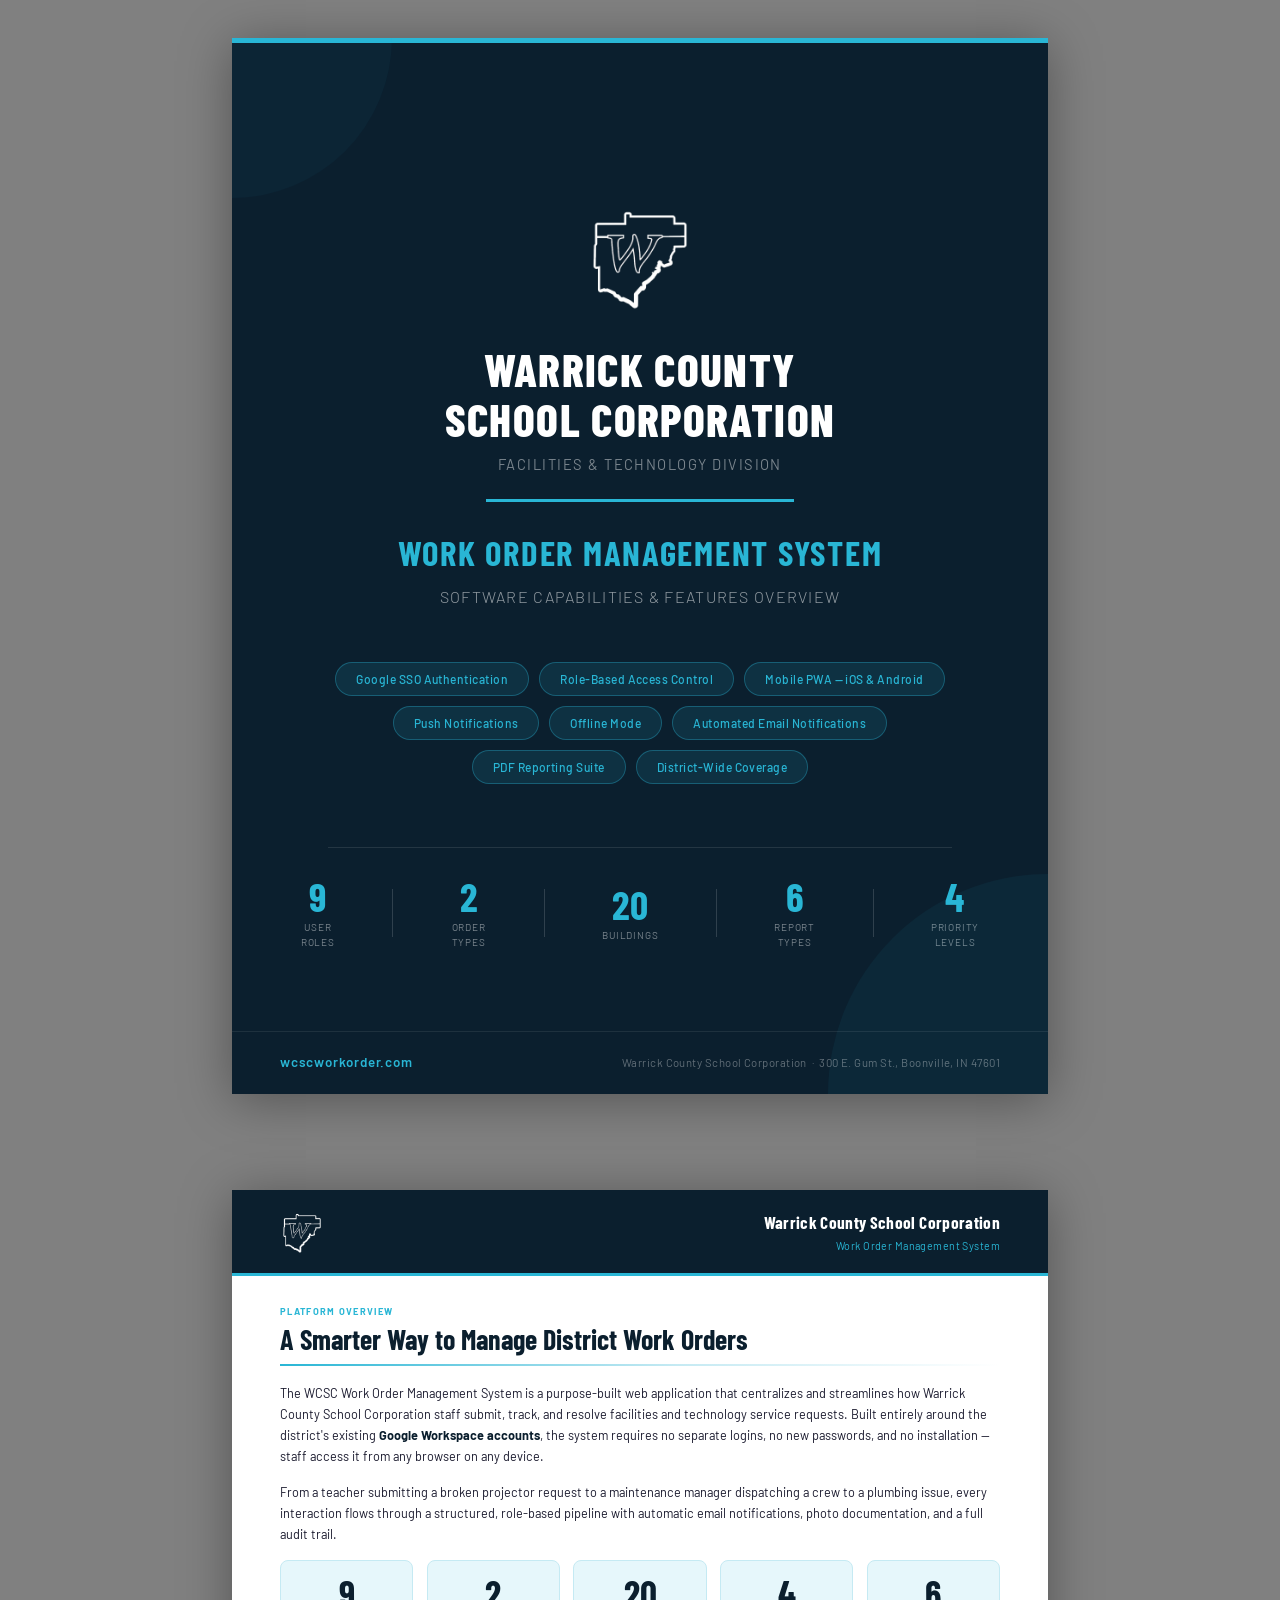
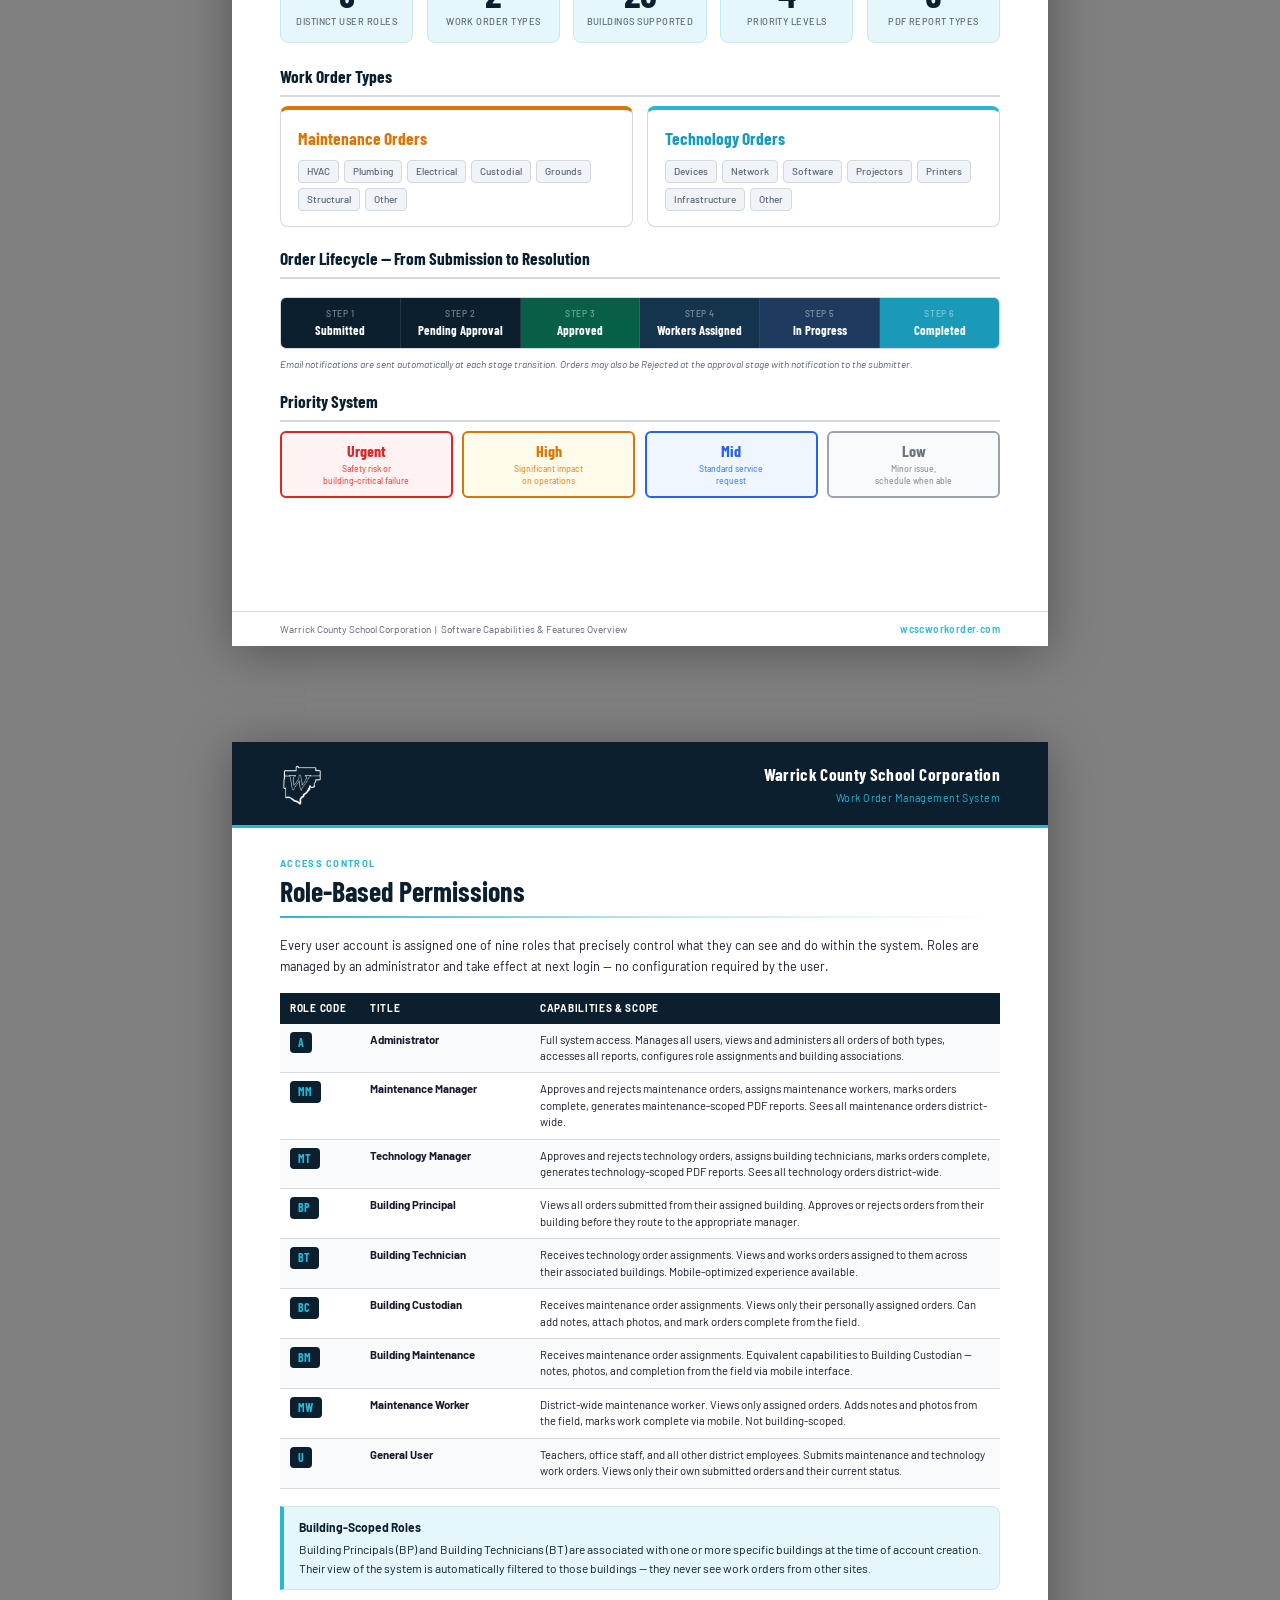
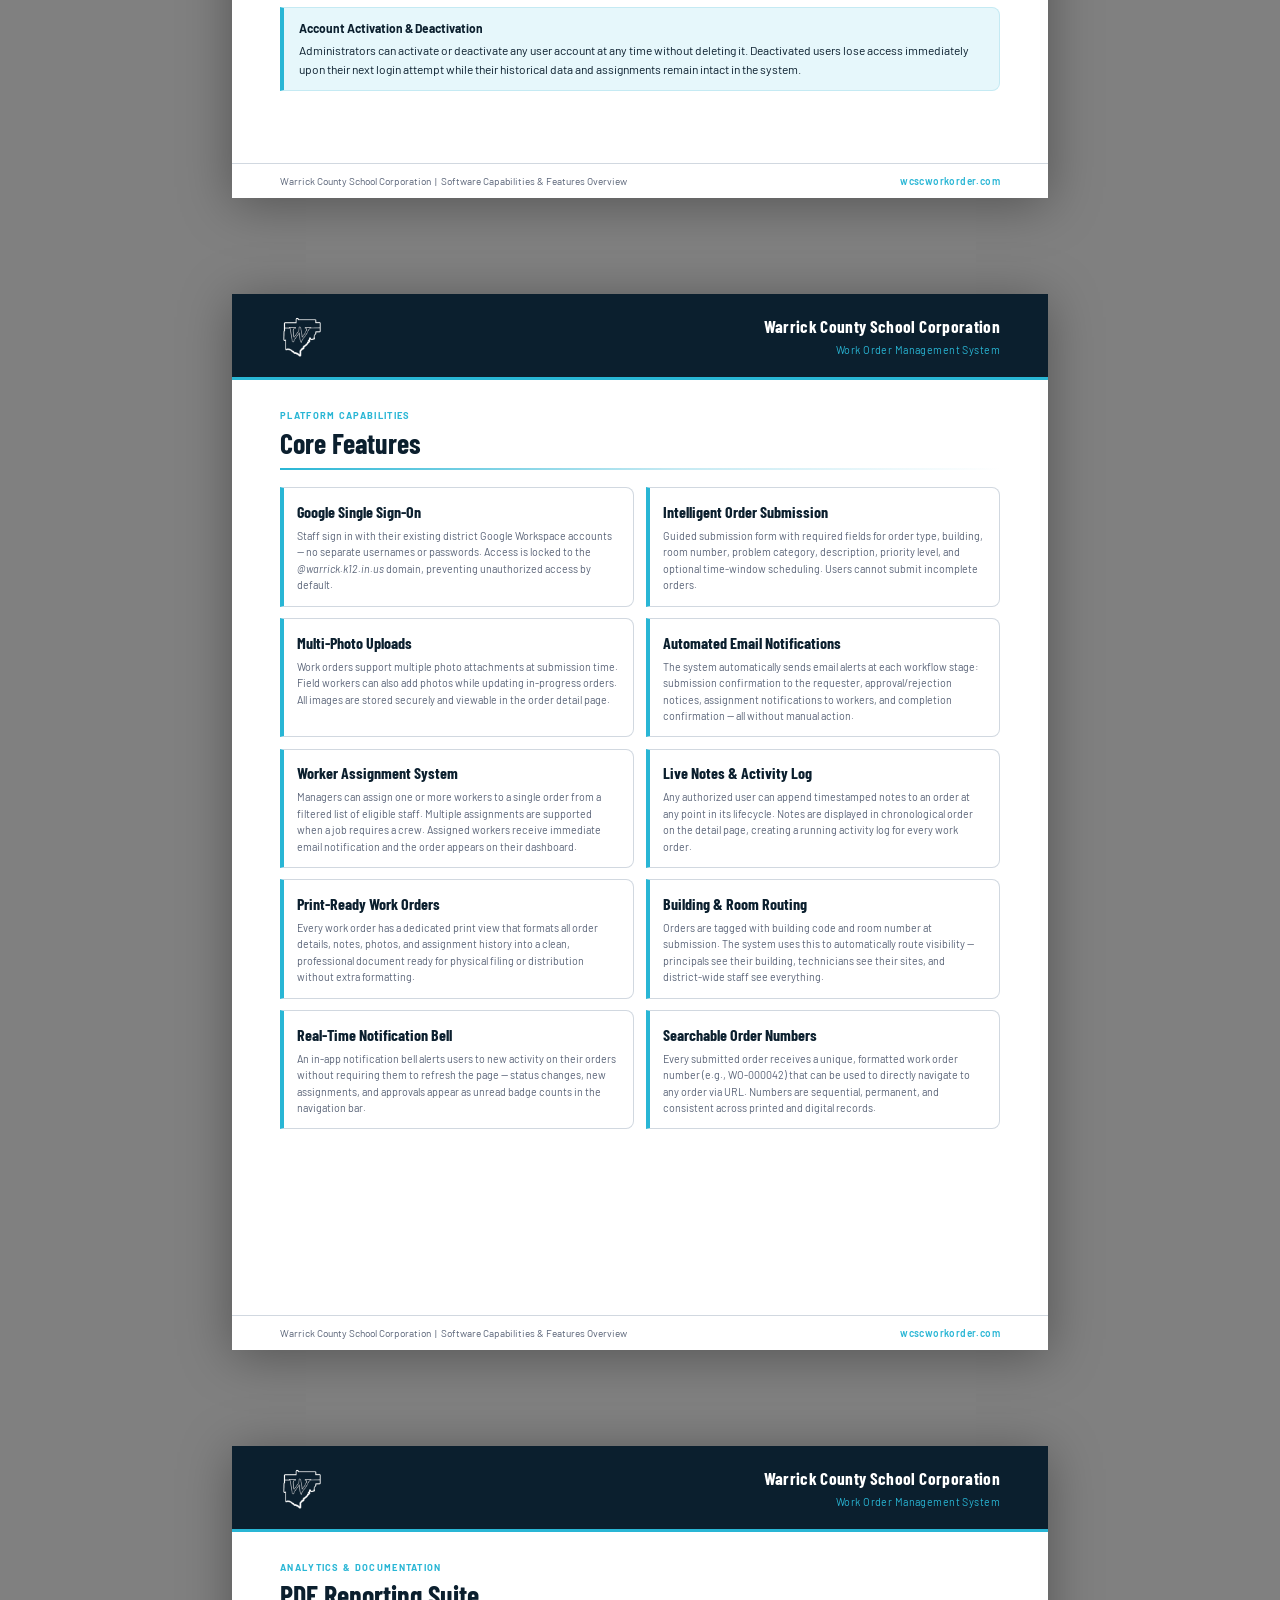
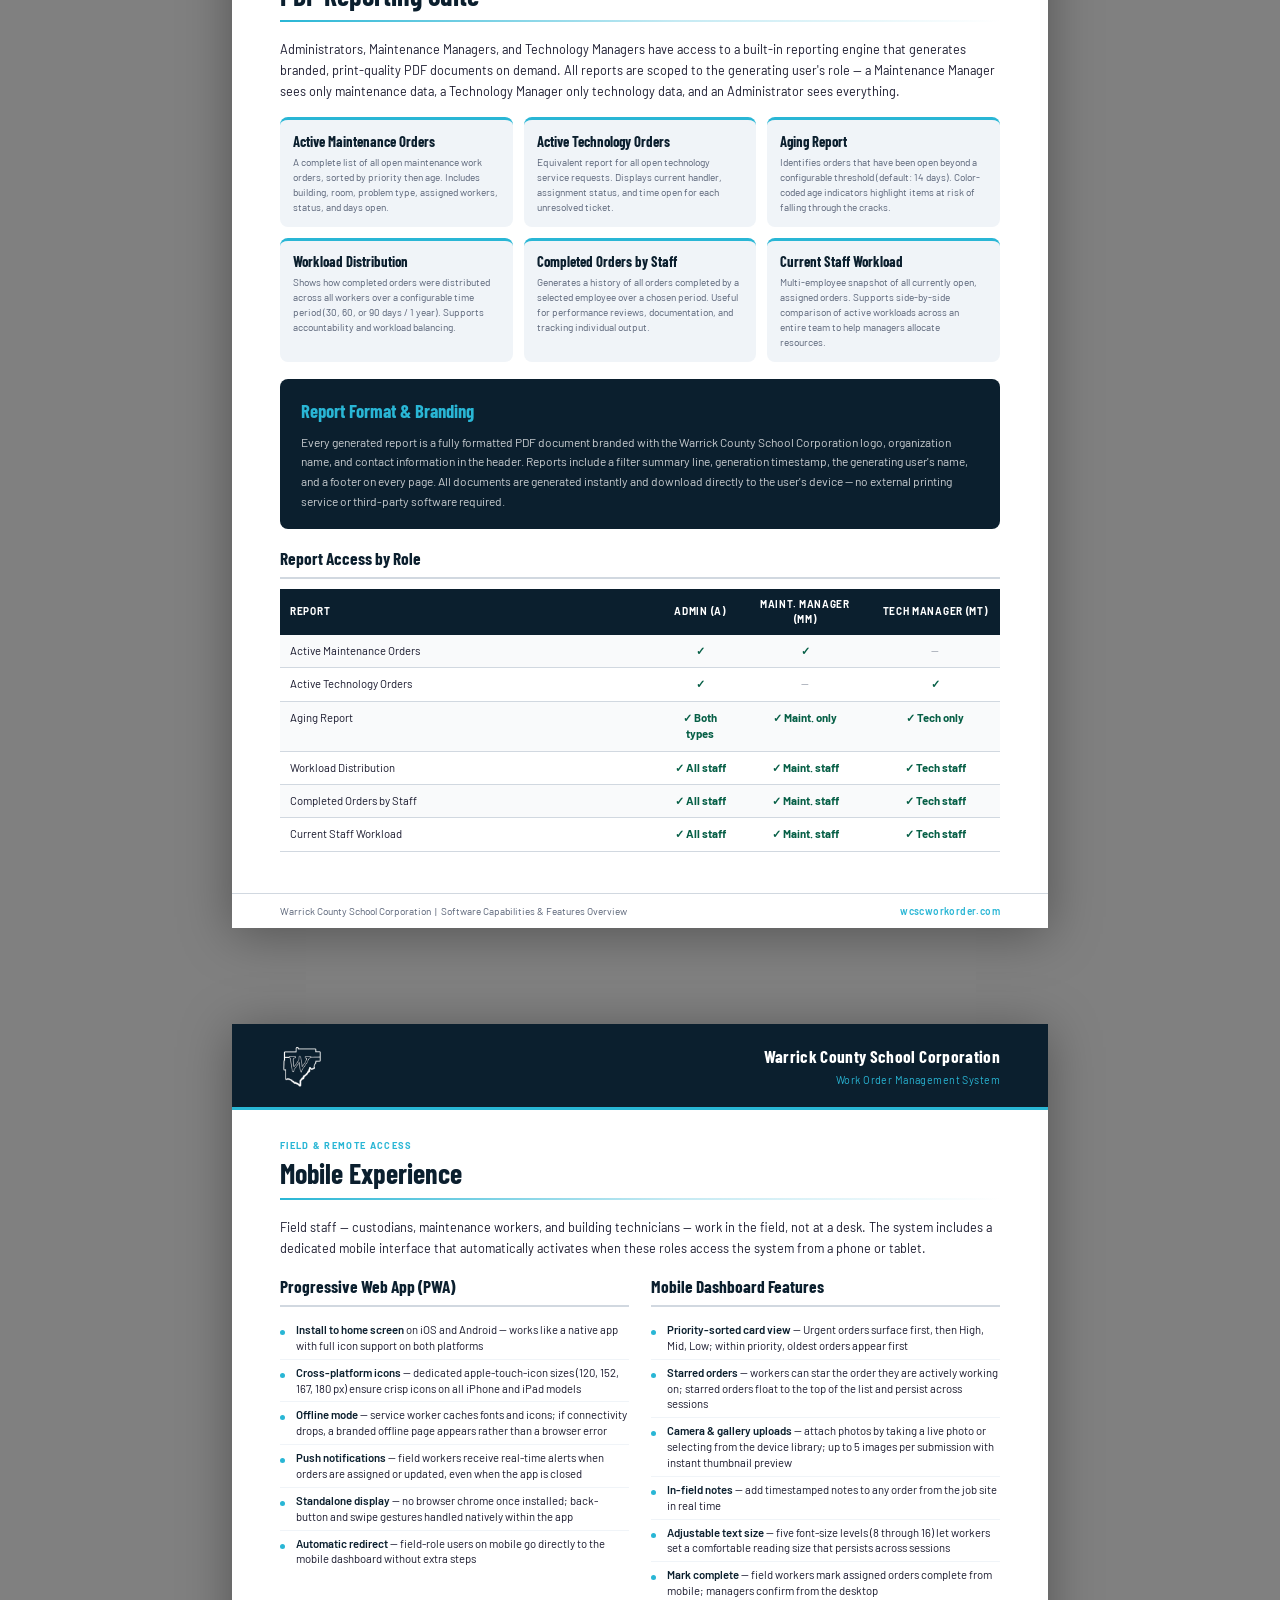
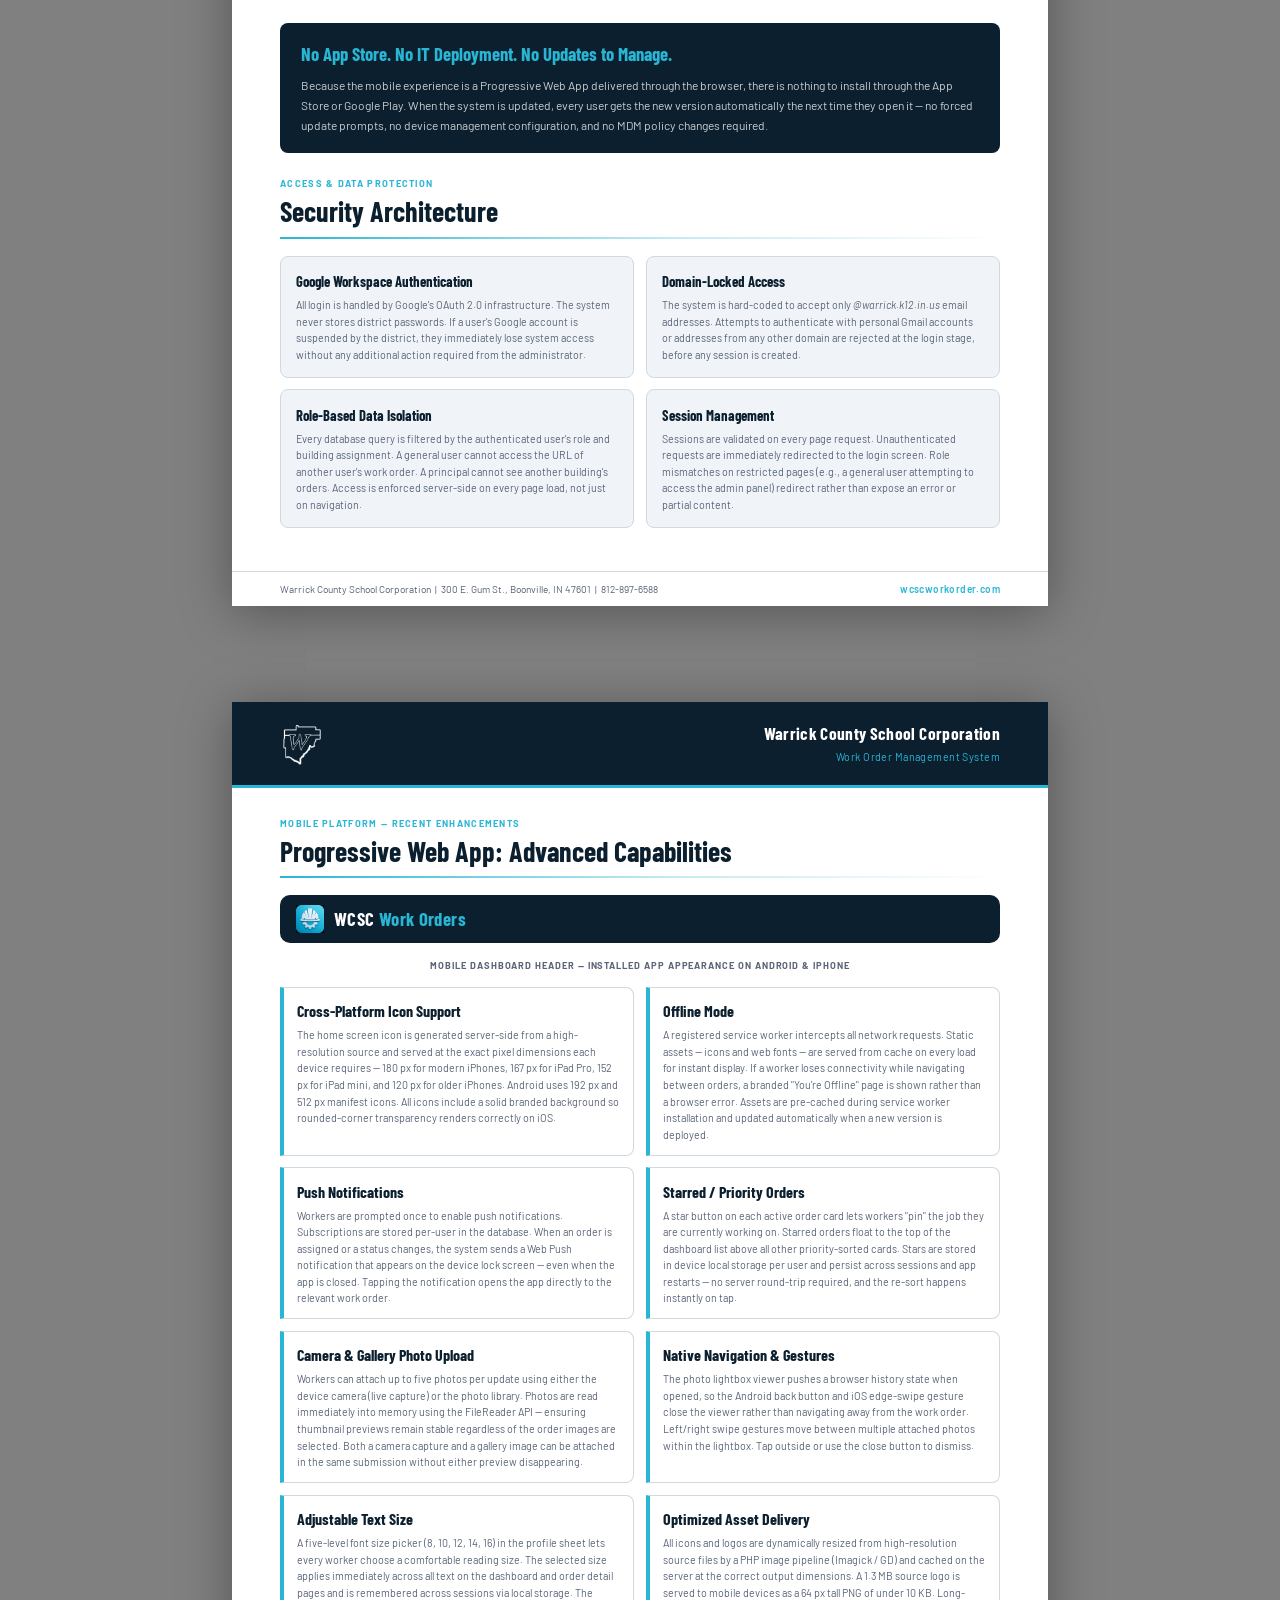
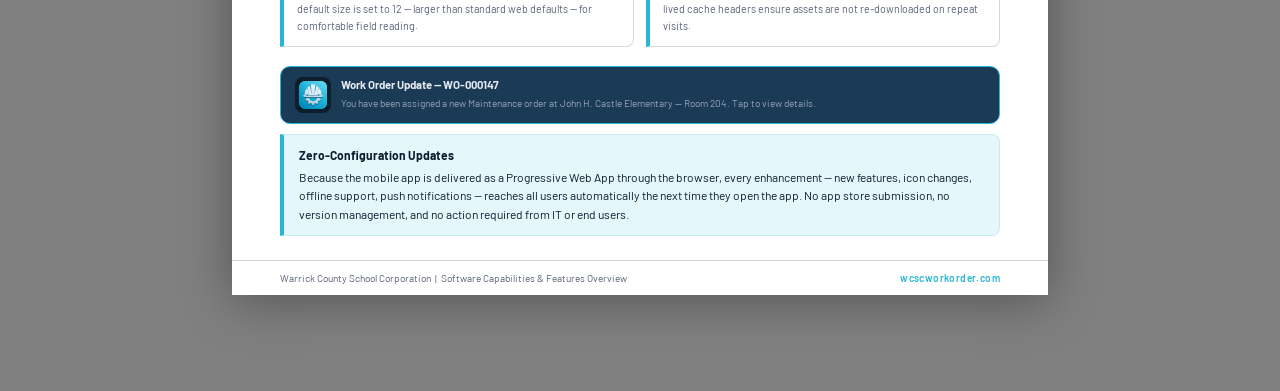
==== commit 77ebf6ef: "Removed temporary dev login from index.php (hidden link now)" ====
--- a/capabilities_overview.html
+++ b/capabilities_overview.html
@@ -724,6 +724,59 @@
 
 .callout strong{font-weight:700;display:block;margin-bottom:3px}
 
+/* ── APP HEADER MOCKUP ───────────────────── */
+.app-header-mock{
+  background:#0B1F2E;
+  border-radius:10px;
+  padding:10px 16px;
+  display:flex;
+  align-items:center;
+  gap:10px;
+  margin-bottom:0.16in;
+}
+.app-header-mock img{height:28px;width:auto;display:block}
+.app-header-mock-title{
+  font-family:'Barlow Condensed',sans-serif;
+  font-size:14pt;
+  font-weight:700;
+  color:#fff;
+  letter-spacing:0.02em;
+}
+.app-header-mock-title span{color:#29b6d5}
+.mock-label{
+  font-size:7pt;
+  font-weight:700;
+  text-transform:uppercase;
+  letter-spacing:0.1em;
+  color:var(--text-muted);
+  text-align:center;
+  margin-top:4px;
+  margin-bottom:0.15in;
+}
+
+/* ── PUSH NOTIF DEMO ─────────────────────── */
+.notif-demo{
+  background:#1a3a56;
+  border:1px solid #29b6d5;
+  border-radius:10px;
+  padding:10px 14px;
+  display:flex;
+  align-items:flex-start;
+  gap:10px;
+  margin-bottom:0.1in;
+}
+.notif-demo-icon{
+  width:36px;height:36px;border-radius:8px;
+  background:#0B1F2E;
+  flex-shrink:0;
+  display:flex;align-items:center;justify-content:center;
+  overflow:hidden;
+}
+.notif-demo-icon img{width:28px;height:auto}
+.notif-demo-body{}
+.notif-demo-title{font-size:8.5pt;font-weight:700;color:#e2e8f0;margin-bottom:2px}
+.notif-demo-sub{font-size:7.5pt;color:#94a3b8;line-height:1.4}
+
 </style>
 </head>
 <body>
@@ -751,8 +804,10 @@
     <div class="cover-pills">
       <span class="cover-pill">Google SSO Authentication</span>
       <span class="cover-pill">Role-Based Access Control</span>
-      <span class="cover-pill">Mobile PWA</span>
-      <span class="cover-pill">Automated Notifications</span>
+      <span class="cover-pill">Mobile PWA — iOS &amp; Android</span>
+      <span class="cover-pill">Push Notifications</span>
+      <span class="cover-pill">Offline Mode</span>
+      <span class="cover-pill">Automated Email Notifications</span>
       <span class="cover-pill">PDF Reporting Suite</span>
       <span class="cover-pill">District-Wide Coverage</span>
     </div>
@@ -1247,22 +1302,23 @@
       <div>
         <div class="subsection-head" style="margin-top:0">Progressive Web App (PWA)</div>
         <ul class="blist">
-          <li><strong>Install to home screen</strong> on iOS and Android devices — works like a native app, no App Store required</li>
-          <li><strong>Standalone display</strong> with no browser chrome — full-screen experience once installed</li>
-          <li><strong>Automatic redirect</strong> — field-role users on mobile devices go directly to the mobile dashboard without any extra steps</li>
-          <li><strong>Desktop escape</strong> — a "Switch to Desktop" option is always available for field workers who need full access</li>
-          <li><strong>District branding</strong> — WCSC gear icon appears on the user's home screen after installation</li>
+          <li><strong>Install to home screen</strong> on iOS and Android — works like a native app with full icon support on both platforms</li>
+          <li><strong>Cross-platform icons</strong> — dedicated apple-touch-icon sizes (120, 152, 167, 180 px) ensure crisp icons on all iPhone and iPad models</li>
+          <li><strong>Offline mode</strong> — service worker caches fonts and icons; if connectivity drops, a branded offline page appears rather than a browser error</li>
+          <li><strong>Push notifications</strong> — field workers receive real-time alerts when orders are assigned or updated, even when the app is closed</li>
+          <li><strong>Standalone display</strong> — no browser chrome once installed; back-button and swipe gestures handled natively within the app</li>
+          <li><strong>Automatic redirect</strong> — field-role users on mobile go directly to the mobile dashboard without extra steps</li>
         </ul>
       </div>
       <div>
         <div class="subsection-head" style="margin-top:0">Mobile Dashboard Features</div>
         <ul class="blist">
           <li><strong>Priority-sorted card view</strong> — Urgent orders surface first, then High, Mid, Low; within priority, oldest orders appear first</li>
-          <li><strong>Status filtering</strong> — toggle between In Progress, Approved, and Completed views with a single tap</li>
-          <li><strong>In-field notes</strong> — add text notes to an order from the job site in real time</li>
-          <li><strong>Photo upload from device</strong> — attach photos directly from the camera or photo library</li>
-          <li><strong>Mark complete</strong> — field workers can mark their assigned orders complete from the mobile view; managers confirm from the desktop</li>
-          <li><strong>Role-aware scope</strong> — workers see only their assigned orders; Maintenance Manager sees all open maintenance orders</li>
+          <li><strong>Starred orders</strong> — workers can star the order they are actively working on; starred orders float to the top of the list and persist across sessions</li>
+          <li><strong>Camera &amp; gallery uploads</strong> — attach photos by taking a live photo or selecting from the device library; up to 5 images per submission with instant thumbnail preview</li>
+          <li><strong>In-field notes</strong> — add timestamped notes to any order from the job site in real time</li>
+          <li><strong>Adjustable text size</strong> — five font-size levels (8 through 16) let workers set a comfortable reading size that persists across sessions</li>
+          <li><strong>Mark complete</strong> — field workers mark assigned orders complete from mobile; managers confirm from the desktop</li>
         </ul>
       </div>
     </div>
@@ -1303,5 +1359,98 @@
   </div>
 </div>
 
+
+<!-- ╔══════════════════════════════════════════╗ -->
+<!-- ║     PAGE 7 — MOBILE PWA: ADVANCED       ║ -->
+<!-- ╚══════════════════════════════════════════╝ -->
+<div class="page">
+  <div class="page-header">
+    <img src="images/logo.png" class="ph-logo" alt="WCSC Logo">
+    <div class="ph-right">
+      <div class="ph-org">Warrick County School Corporation</div>
+      <div class="ph-sub">Work Order Management System</div>
+    </div>
+  </div>
+  <div class="page-accent"></div>
+  <div class="page-body">
+
+    <div class="section-eyebrow">Mobile Platform — Recent Enhancements</div>
+    <div class="section-title">Progressive Web App: Advanced Capabilities</div>
+    <div class="section-rule"></div>
+
+    <!-- App header mockup using the custom logo -->
+    <div class="app-header-mock">
+      <img src="images/top_logo.png" alt="WCSC Work Orders Logo">
+      <div class="app-header-mock-title">WCSC <span>Work Orders</span></div>
+    </div>
+    <div class="mock-label">Mobile dashboard header — installed app appearance on Android &amp; iPhone</div>
+
+    <div class="feature-grid">
+
+      <div class="fc">
+        <div class="fc-title">Cross-Platform Icon Support</div>
+        <div class="fc-body">The home screen icon is generated server-side from a high-resolution source and served at the exact pixel dimensions each device requires — 180 px for modern iPhones, 167 px for iPad Pro, 152 px for iPad mini, and 120 px for older iPhones. Android uses 192 px and 512 px manifest icons. All icons include a solid branded background so rounded-corner transparency renders correctly on iOS.</div>
+      </div>
+
+      <div class="fc">
+        <div class="fc-title">Offline Mode</div>
+        <div class="fc-body">A registered service worker intercepts all network requests. Static assets — icons and web fonts — are served from cache on every load for instant display. If a worker loses connectivity while navigating between orders, a branded "You're Offline" page is shown rather than a browser error. Assets are pre-cached during service worker installation and updated automatically when a new version is deployed.</div>
+      </div>
+
+      <div class="fc">
+        <div class="fc-title">Push Notifications</div>
+        <div class="fc-body">Workers are prompted once to enable push notifications. Subscriptions are stored per-user in the database. When an order is assigned or a status changes, the system sends a Web Push notification that appears on the device lock screen — even when the app is closed. Tapping the notification opens the app directly to the relevant work order.</div>
+      </div>
+
+      <div class="fc">
+        <div class="fc-title">Starred / Priority Orders</div>
+        <div class="fc-body">A star button on each active order card lets workers "pin" the job they are currently working on. Starred orders float to the top of the dashboard list above all other priority-sorted cards. Stars are stored in device local storage per user and persist across sessions and app restarts — no server round-trip required, and the re-sort happens instantly on tap.</div>
+      </div>
+
+      <div class="fc">
+        <div class="fc-title">Camera &amp; Gallery Photo Upload</div>
+        <div class="fc-body">Workers can attach up to five photos per update using either the device camera (live capture) or the photo library. Photos are read immediately into memory using the FileReader API — ensuring thumbnail previews remain stable regardless of the order images are selected. Both a camera capture and a gallery image can be attached in the same submission without either preview disappearing.</div>
+      </div>
+
+      <div class="fc">
+        <div class="fc-title">Native Navigation &amp; Gestures</div>
+        <div class="fc-body">The photo lightbox viewer pushes a browser history state when opened, so the Android back button and iOS edge-swipe gesture close the viewer rather than navigating away from the work order. Left/right swipe gestures move between multiple attached photos within the lightbox. Tap outside or use the close button to dismiss.</div>
+      </div>
+
+      <div class="fc">
+        <div class="fc-title">Adjustable Text Size</div>
+        <div class="fc-body">A five-level font size picker (8, 10, 12, 14, 16) in the profile sheet lets every worker choose a comfortable reading size. The selected size applies immediately across all text on the dashboard and order detail pages and is remembered across sessions via local storage. The default size is set to 12 — larger than standard web defaults — for comfortable field reading.</div>
+      </div>
+
+      <div class="fc">
+        <div class="fc-title">Optimized Asset Delivery</div>
+        <div class="fc-body">All icons and logos are dynamically resized from high-resolution source files by a PHP image pipeline (Imagick / GD) and cached on the server at the correct output dimensions. A 1.3 MB source logo is served to mobile devices as a 64 px tall PNG of under 10 KB. Long-lived cache headers ensure assets are not re-downloaded on repeat visits.</div>
+      </div>
+
+    </div>
+
+    <!-- Push notification visual demo -->
+    <div class="notif-demo">
+      <div class="notif-demo-icon">
+        <img src="images/top_logo.png" alt="">
+      </div>
+      <div class="notif-demo-body">
+        <div class="notif-demo-title">Work Order Update — WO-000147</div>
+        <div class="notif-demo-sub">You have been assigned a new Maintenance order at John H. Castle Elementary — Room 204. Tap to view details.</div>
+      </div>
+    </div>
+
+    <div class="callout" style="margin-bottom:0">
+      <strong>Zero-Configuration Updates</strong>
+      Because the mobile app is delivered as a Progressive Web App through the browser, every enhancement — new features, icon changes, offline support, push notifications — reaches all users automatically the next time they open the app. No app store submission, no version management, and no action required from IT or end users.
+    </div>
+
+  </div>
+  <div class="page-footer">
+    <div class="pf-text">Warrick County School Corporation &nbsp;|&nbsp; Software Capabilities &amp; Features Overview</div>
+    <div class="pf-website">wcscworkorder.com</div>
+  </div>
+</div>
+
 </body>
 </html>
